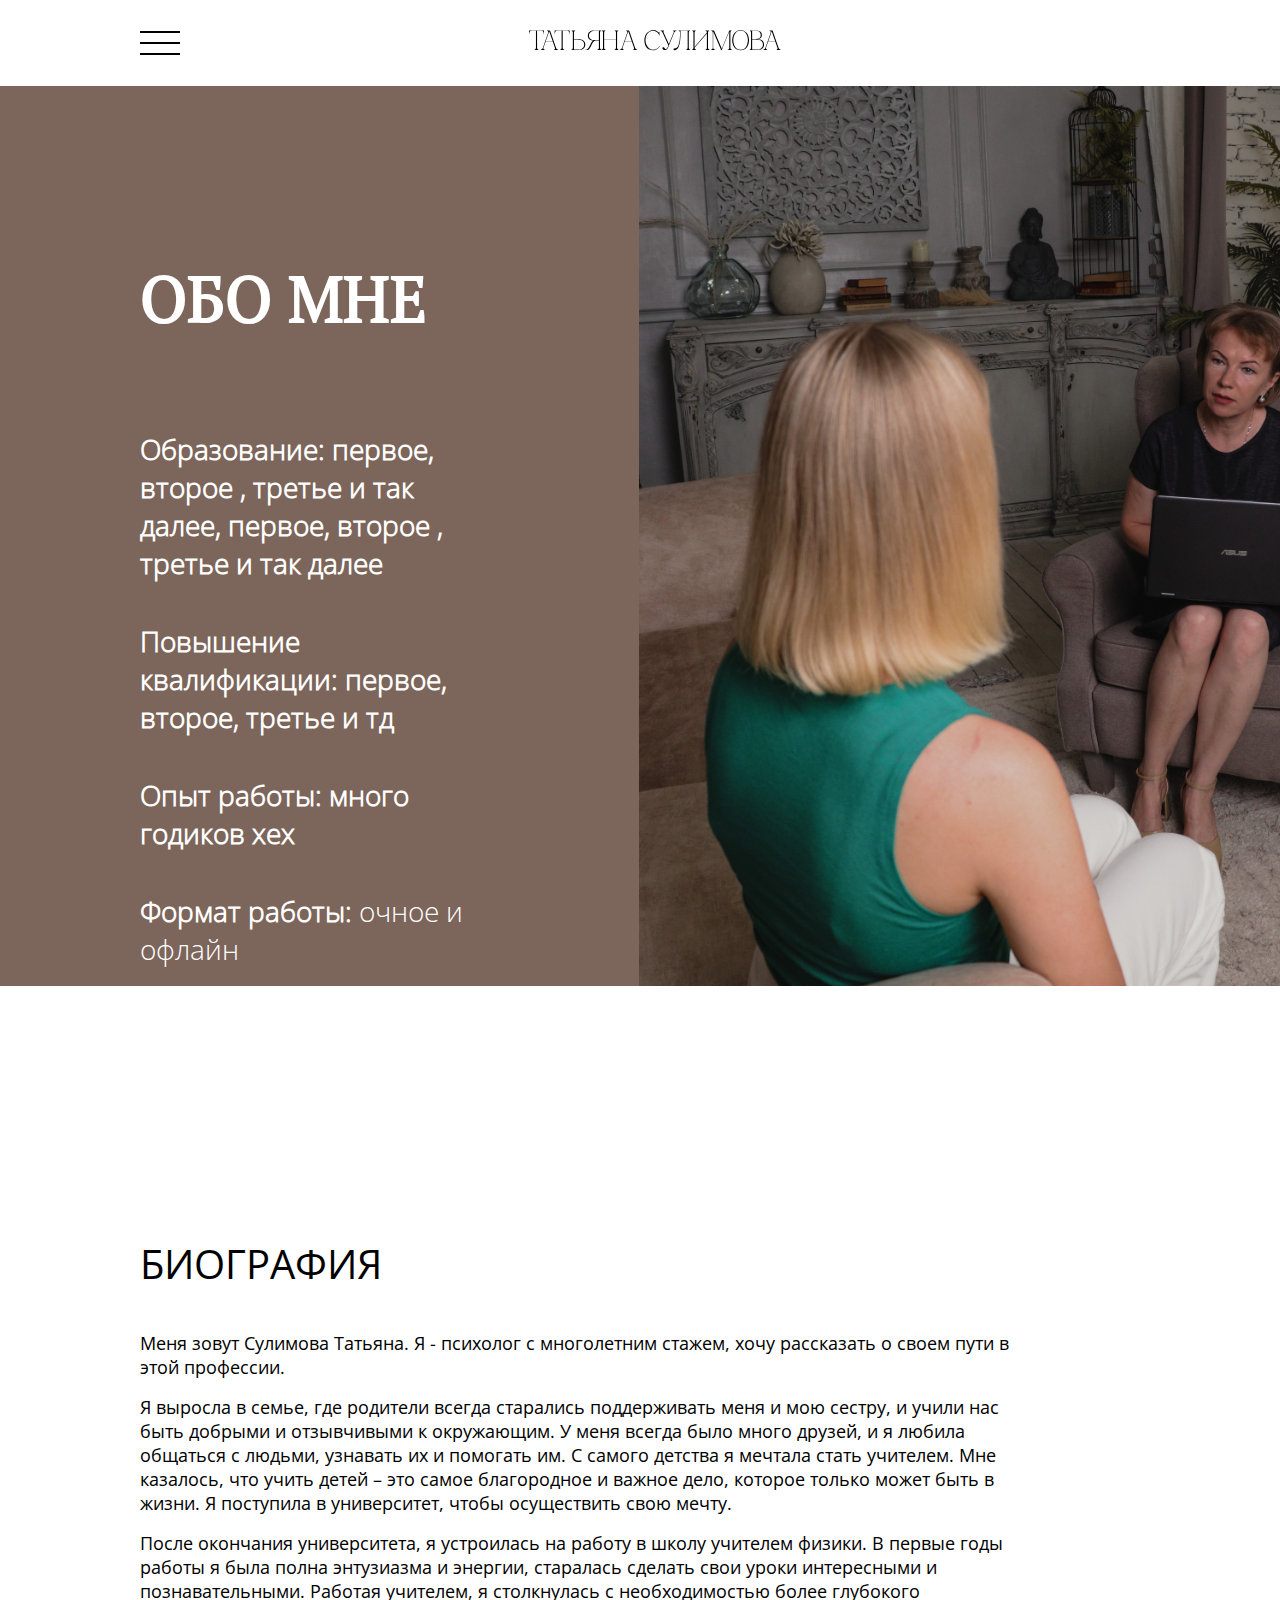
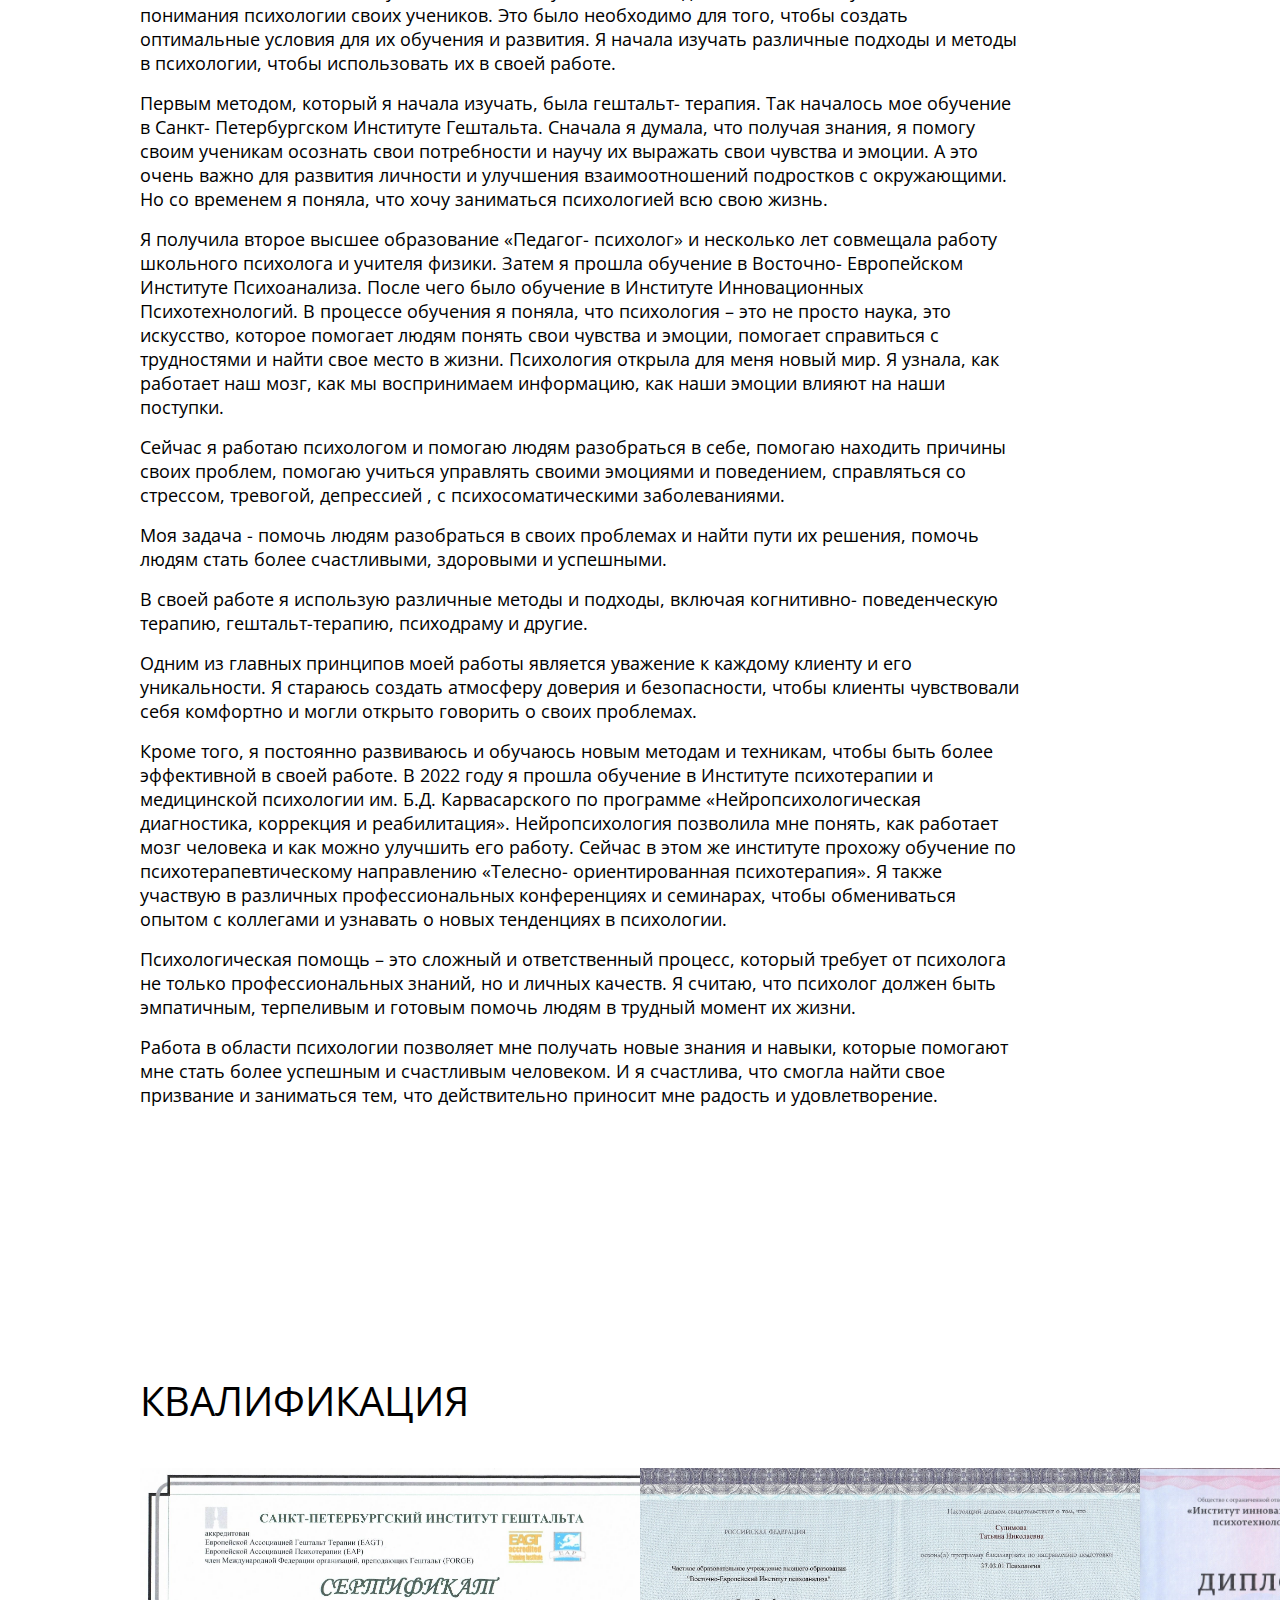
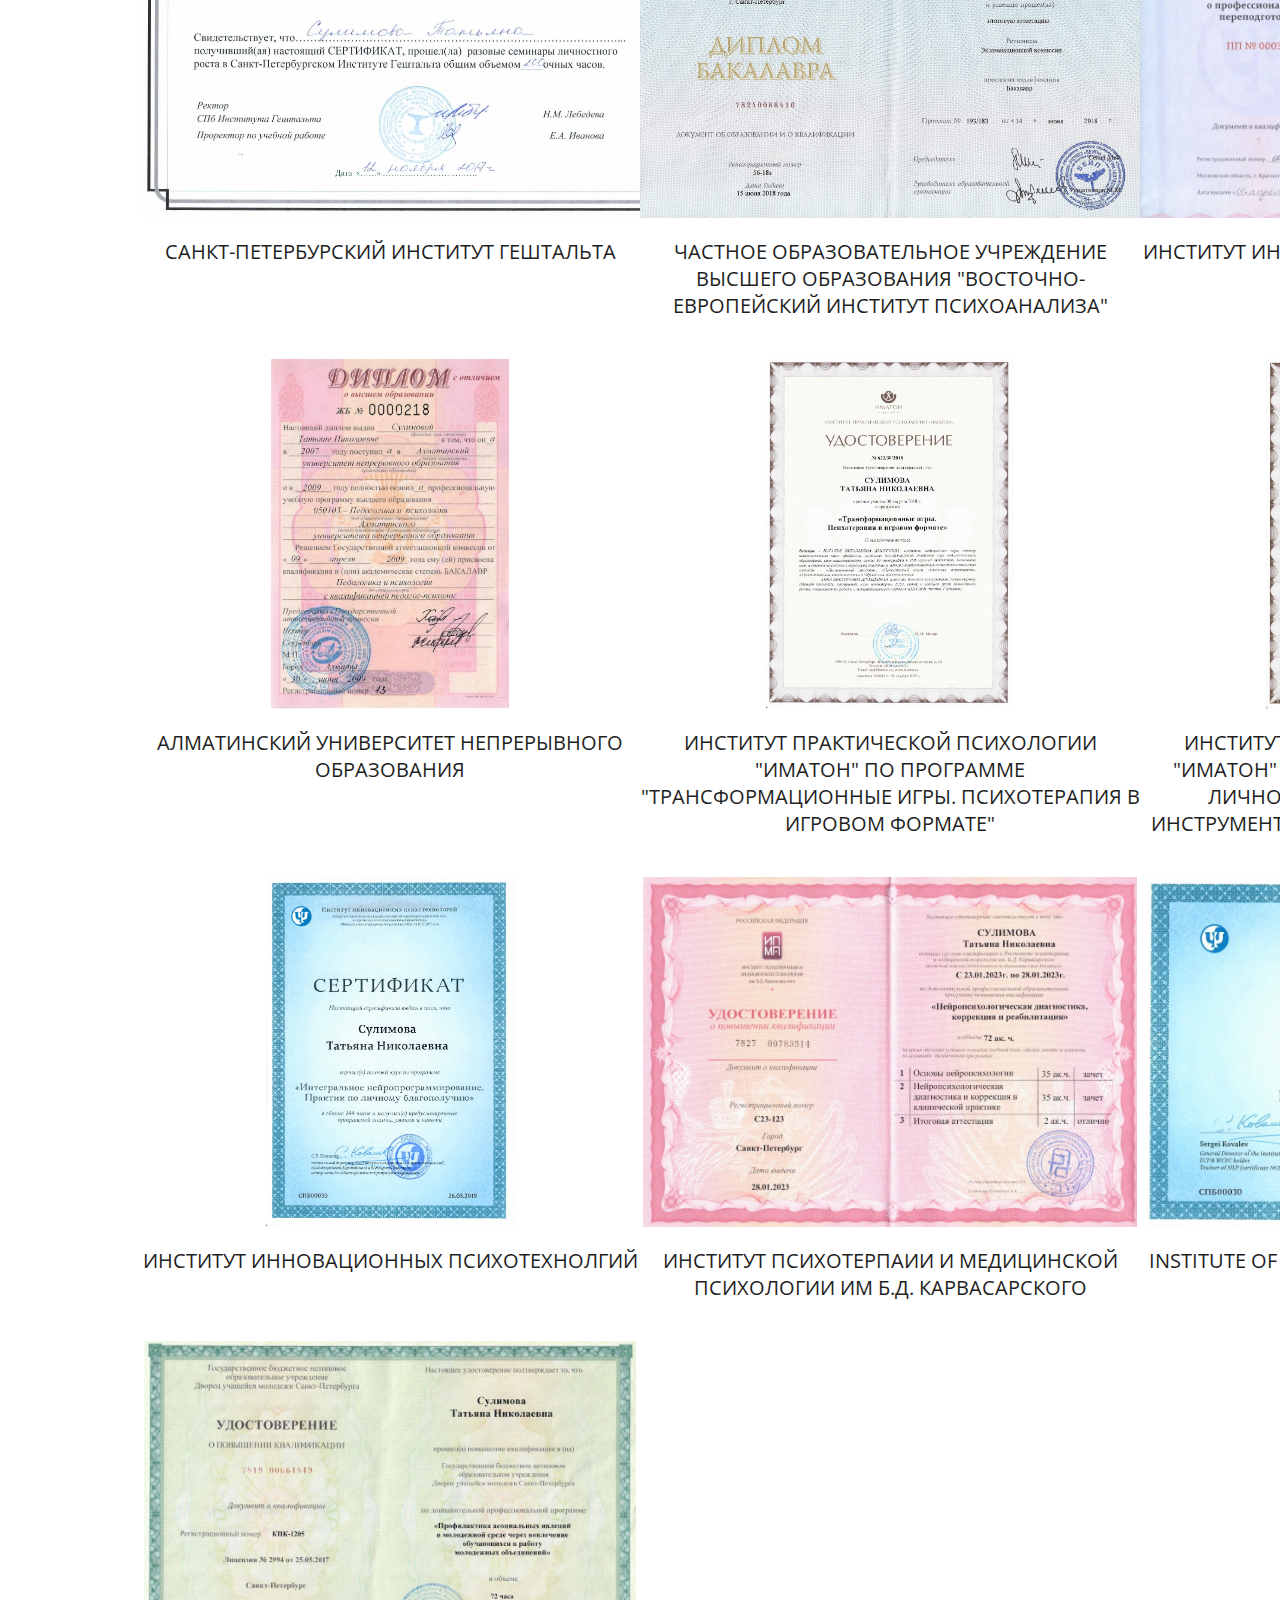
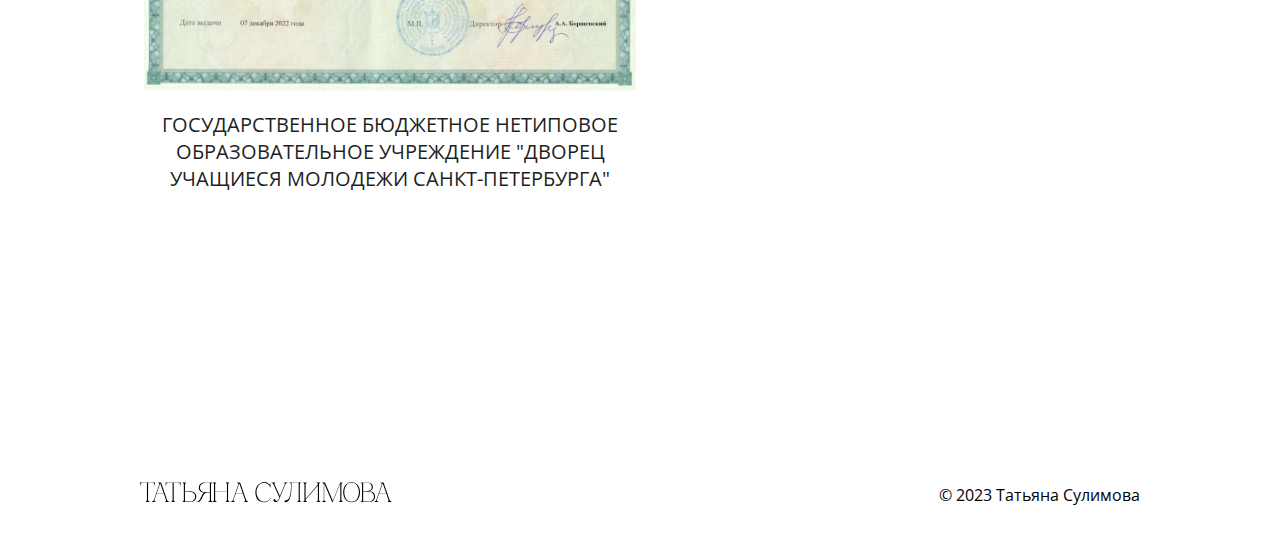
==== pages/about.html @ 05aaa939 "update about layout" ====
<!DOCTYPE html>
<html lang="en">
  <head>
    <meta charset="UTF-8" />
    <meta name="viewport" content="width=device-width, initial-scale=1.0" />
    <link rel="stylesheet" href="../css/fonts.css" />
    <link rel="stylesheet" href="../css/about.css" />
    <title>Обо мне</title>
  </head>
  <body>
    <header class="header">
      <div class="container">
        <div class="header-navigation">
          <div class="burger-menu">
            <span></span>
            <span></span>
            <span></span>
          </div>
          <a href="../index.html" class="logo">
            <img src="../img/logo.svg" alt="Татьяна Сулимова" />
          </a>
          <div class="social-networks">
            <a href="https://t.me/clear_psychology" class="social-tg"></a>
            <a href="https://wa.me/89819941681" class="soocial-watsapp"></a>
          </div>
        </div>
      </div>
    </header>

    <section class="main-screen">
      <div class="main-screen-left">
        <div class="container">
          <h1 class="about-title">ОБО МНЕ</h1>
          <div class="about-education">
            <span>Образование:</span> первое, второе , третье и так далее,
            первое, второе , третье и так далее
          </div>
          <div class="about-qualification">
            <span>Повышение квалификации:</span> первое, второе, третье и тд
          </div>
          <div class="about-work">
            <span>Опыт работы:</span> много годиков хех
          </div>
          <div class="about-format">
            <span>Формат работы:</span> очное и офлайн
          </div>
          <div class="main-sign">
            <div class="main-line-left">
              <img src="../img/Left-white.png" alt="left" />
            </div>
            <input
              type="button"
              class="main-screen-button"
              value="ЗАПИСАТЬСЯ"
            />
            <div class="main-line-right">
              <img src="../img/Right-white.png" alt="right" />
            </div>
          </div>
        </div>
      </div>
      <div class="main-screen-right">
        <div class="main-screen-img">
          <img src="../img/about-main-screen.png" alt="photo-main-screen" />
        </div>
      </div>
    </section>

    <section class="biography">
      <div class="container">
        <div class="biography-title">БИОГРАФИЯ</div>
        <div class="biography-discription">
          <div class="biography-col-one">
            <p>
              Меня зовут Сулимова Татьяна. Я - психолог с многолетним стажем,
              хочу рассказать о своем пути в этой профессии.
            </p>
            <p>
              Я выросла в семье, где родители всегда старались поддерживать меня
              и мою сестру, и учили нас быть добрыми и отзывчивыми к окружающим.
              У меня всегда было много друзей, и я любила общаться с людьми,
              узнавать их и помогать им. С самого детства я мечтала стать
              учителем. Мне казалось, что учить детей – это самое благородное и
              важное дело, которое только может быть в жизни. Я поступила в
              университет, чтобы осуществить свою мечту.
            </p>
            <p>
              После окончания университета, я устроилась на работу в школу
              учителем физики. В первые годы работы я была полна энтузиазма и
              энергии, старалась сделать свои уроки интересными и
              познавательными. Работая учителем, я столкнулась с необходимостью
              более глубокого понимания психологии своих учеников. Это было
              необходимо для того, чтобы создать оптимальные условия для их
              обучения и развития. Я начала изучать различные подходы и методы в
              психологии, чтобы использовать их в своей работе.
            </p>
            <p>
              Первым методом, который я начала изучать, была гештальт- терапия.
              Так началось мое обучение в Санкт- Петербургском Институте
              Гештальта. Сначала я думала, что получая знания, я помогу своим
              ученикам осознать свои потребности и научу их выражать свои
              чувства и эмоции. А это очень важно для развития личности и
              улучшения взаимоотношений подростков с окружающими. Но со временем
              я поняла, что хочу заниматься психологией всю свою жизнь.
            </p>
            <p>
              Я получила второе высшее образование «Педагог- психолог» и
              несколько лет совмещала работу школьного психолога и учителя
              физики. Затем я прошла обучение в Восточно- Европейском Институте
              Психоанализа. После чего было обучение в Институте Инновационных
              Психотехнологий. В процессе обучения я поняла, что психология –
              это не просто наука, это искусство, которое помогает людям понять
              свои чувства и эмоции, помогает справиться с трудностями и найти
              свое место в жизни. Психология открыла для меня новый мир. Я
              узнала, как работает наш мозг, как мы воспринимаем информацию, как
              наши эмоции влияют на наши поступки.
            </p>
            <p>
              Сейчас я работаю психологом и помогаю людям разобраться в себе,
              помогаю находить причины своих проблем, помогаю учиться управлять
              своими эмоциями и поведением, справляться со стрессом, тревогой,
              депрессией , с психосоматическими заболеваниями.
            </p>
          </div>
          <div class="biography-col-two">
            <p>
              Моя задача - помочь людям разобраться в своих проблемах и найти
              пути их решения, помочь людям стать более счастливыми, здоровыми и
              успешными.
            </p>
            <p>
              В своей работе я использую различные методы и подходы, включая
              когнитивно- поведенческую терапию, гештальт-терапию, психодраму и
              другие.
            </p>
            <p>
              Одним из главных принципов моей работы является уважение к каждому
              клиенту и его уникальности. Я стараюсь создать атмосферу доверия и
              безопасности, чтобы клиенты чувствовали себя комфортно и могли
              открыто говорить о своих проблемах.
            </p>
            <p>
              Кроме того, я постоянно развиваюсь и обучаюсь новым методам и
              техникам, чтобы быть более эффективной в своей работе. В 2022 году
              я прошла обучение в Институте психотерапии и медицинской
              психологии им. Б.Д. Карвасарского по программе
              «Нейропсихологическая диагностика, коррекция и реабилитация».
              Нейропсихология позволила мне понять, как работает мозг человека и
              как можно улучшить его работу. Сейчас в этом же институте прохожу
              обучение по психотерапевтическому направлению «Телесно-
              ориентированная психотерапия». Я также участвую в различных
              профессиональных конференциях и семинарах, чтобы обмениваться
              опытом с коллегами и узнавать о новых тенденциях в психологии.
            </p>
            <p>
              Психологическая помощь – это сложный и ответственный процесс,
              который требует от психолога не только профессиональных знаний, но
              и личных качеств. Я считаю, что психолог должен быть эмпатичным,
              терпеливым и готовым помочь людям в трудный момент их жизни.
            </p>
            <p>
              Работа в области психологии позволяет мне получать новые знания и
              навыки, которые помогают мне стать более успешным и счастливым
              человеком. И я счастлива, что смогла найти свое призвание и
              заниматься тем, что действительно приносит мне радость и
              удовлетворение.
            </p>
          </div>
        </div>
      </div>
    </section>

    <section class="certificates">
      <div class="container">
        <div class="certificates-title">квалификация</div>
        <div class="certificates-items">
          <div class="certificates-item">
            <div class="cetrtificates-img">
              <img
                src="../img/certificates/гештальтинститут.jpg"
                alt="гештальтинститут"
              />
            </div>
            <div class="certificates-text">
              Санкт-Петербурский институт гештальта
            </div>
          </div>
          <div class="certificates-item">
            <div class="cetrtificates-img">
              <img src="../img/certificates/диплом .jpg" alt="диплом" />
            </div>
            <div class="certificates-text">
              Частное образовательное учреждение высшего образования
              "Восточно-Европейский Институт психоанализа"
            </div>
          </div>
          <div class="certificates-item">
            <div class="cetrtificates-img">
              <img
                src="../img/certificates/диплом о профпереподготовкеИИП.jpg"
                alt="диплом о профпереподготовке ИИП"
              />
            </div>
            <div class="certificates-text">
              Институт инновационных психотехнолгий
            </div>
          </div>
          <div class="certificates-item">
            <div class="cetrtificates-img">
              <img
                src="../img/certificates/диплом психолога.jpg"
                alt="диплом психолога"
              />
            </div>
            <div class="certificates-text">
              Алматинский университет непрерывного образования
            </div>
          </div>
          <div class="certificates-item">
            <div class="cetrtificates-img">
              <img
                src="../img/certificates/иматон 2.jpg"
                alt="диплом психолога"
              />
            </div>
            <div class="certificates-text">
              Институт практической психологии "Иматон" по программе
              "Трансформационные игры. Психотерапия в игровом формате"
            </div>
          </div>
          <div class="certificates-item">
            <div class="cetrtificates-img">
              <img
                src="../img/certificates/иматон.jpg"
                alt="диплом психолога"
              />
            </div>
            <div class="certificates-text">
              Институт практической психологии "Иматон" по программе
              "Эннеаграмма личности. Знакомство с новым инструментом
              практического психолога"
            </div>
          </div>
          <div class="certificates-item">
            <div class="cetrtificates-img">
              <img
                src="../img/certificates/курсы ИИП.jpg"
                alt="диплом психолога"
              />
            </div>
            <div class="certificates-text">
              Институт инновационных психотехнолгий
            </div>
          </div>
          <div class="certificates-item">
            <div class="cetrtificates-img">
              <img
                src="../img/certificates/курсы по нейропсихологии.jpg"
                alt="курсы по нейропсихологии"
              />
            </div>
            <div class="certificates-text">
              Институт психотерпаии и медицинской психологии им Б.Д.
              Карвасарского
            </div>
          </div>
          <div class="certificates-item">
            <div class="cetrtificates-img">
              <img src="../img/certificates/НЛП.jpg" alt="нлп" />
            </div>
            <div class="certificates-text">
              Institute of Innovative Psychotechnologies
            </div>
          </div>
          <div class="certificates-item">
            <div class="cetrtificates-img">
              <img
                src="../img/certificates/повышение квалификации.jpg"
                alt="повышение квалификации"
              />
            </div>
            <div class="certificates-text">
              Государственное бюджетное нетиповое образовательное учреждение
              "Дворец учащиеся молодежи Санкт-Петербурга"
            </div>
          </div>
        </div>
      </div>
    </section>

    <footer class="footer">
      <div class="container">
        <a href="../index.html" class="footer logo">
          <img src="../img/logo.svg" alt="logo" />
        </a>
        <div class="footer-social-networks">
          <a href="https://t.me/clear_psychology" class="social-tg"></a>
          <a href="https://wa.me/89819941681" class="soocial-watsapp"></a>
        </div>
        <p class="footer-record">© 2023 Татьяна Сулимова</p>
      </div>
    </footer>
  </body>
</html>
---- css/fonts.css ----
@font-face {
  font-family: Open-Sans-Regular;
  src: url(../fonts/Open_Sans/static/OpenSans-Regular.ttf);
}

@font-face {
  font-family: Open-Sans-Bold;
  src: url(../fonts/Open_Sans/static/OpenSans-Bold.ttf);
}

@font-face {
  font-family: Open-Sans-Light;
  src: url(../fonts/Open_Sans/static/OpenSans-Light.ttf);
}

@font-face {
  font-family: Open-Sans-ExtraBold;
  src: url(../fonts/Open_Sans/static/OpenSans-ExtraBold.ttf);
}

@font-face {
  font-family: Open-Sans-BoldItalic;
  src: url(../fonts/Open_Sans/static/OpenSans-BoldItalic.ttf);
}

@font-face {
  font-family: PT-Serif-Regular;
  src: url(../fonts/PT_Serif/PTSerif-Regular.ttf);
}

@font-face {
  font-family: PT-Serif-Bold;
  src: url(../fonts/PT_Serif/PTSerif-Bold.ttf);
}

@font-face {
  font-family: PT-Serif-Bold-Italic;
  src: url(../fonts/PT_Serif/PTSerif-BoldItalic.ttf);
}

@font-face {
  font-family: PT-Serif-Italic;
  src: url(../fonts/PT_Serif/PTSerif-Italic.ttf);
}
---- css/about.css ----
* {
  margin: 0;
  padding: 0;
}

body {
  font-family: 'Open-Sans-Regular';
}

.container {
  width: calc(100% - 280px);
  margin: 0 auto;
}

.header-navigation {
  width: 100%;
  display: flex;
  align-items: center;
  justify-content: space-between;
  margin: 30px 0;
}

.burger-menu {
  position: relative;
  width: 40px;
}

.burger-menu span {
  width: 100%;
  height: 2px;
  background-color: black;
  position: absolute;
  top: 50%;
  left: 50%;
  transform: translate(-50%, -50%);
}

.burger-menu span:nth-child(2) {
  top: calc(50% - 11px);
}

.burger-menu span:nth-child(3) {
  top: calc(50% + 11px);
}

.social-networks {
  display: flex;
  align-items: center;
  gap: 10px;
}

.main-screen {
  display: flex;
  justify-content: space-between;
}

.main-screen {
  height: 100vh;
}

.main-screen-left {
  background-color: #7c655a;
  width: 100%;
}

.about-title {
  font-family: PT-Serif-Regular;
  font-size: 64px;
  color: white;
  margin-top: 170px;
  margin-bottom: 90px;
}

.about-education,
.about-qualification,
.about-work,
.about-format {
  font-size: 28px;
  max-width: 682px;
  color: white;
  margin-bottom: 40px;
  font-family: Open-Sans-Light;
}

.about-education,
.about-qualification,
.about-work,
.about-format span {
  font-weight: 600;
}

.main-sign {
  display: flex;
  align-items: center;
  gap: 30px;
  margin-top: 120px;
}

.main-screen-button {
  width: 256px;
  height: 70px;
  border-radius: 20px;
  color: white;
  background: transparent;
  border: 1px solid white;
  font-size: 24px;
}

.main-screen-img img {
  height: 100vh;
}

.biography {
  margin-top: 250px;
}

.biography-title,
.certificates-title {
  font-size: 40px;
  padding-bottom: 40px;
}

.biography-discription {
  max-width: 881px;
}

.biography-discription p {
  padding-bottom: 16px;
  font-size: 18px;
}

.certificates {
  margin-top: 250px;
}

.certificates-title {
  font-size: 40px;
  text-transform: uppercase;
}

.certificates-items {
  display: grid;
  grid-template-columns: repeat(3, 500px);
  justify-content: space-between;
}

.certificates-item {
  margin-bottom: 20px;
  color: #1f1f1f;
  text-align: center;
  margin-bottom: 30px;
  transition: transform 0.3s;
  height: fit-content;
}

.certificates-item:hover {
  transform: scale(1.1);
  border-bottom: 1px solid black;
}

.cetrtificates-img {
  height: 350px;
  margin-bottom: 20px;
}

.cetrtificates-img img {
  height: 350px;
}

.certificates-text {
  text-align: center;
  font-size: 20px;
  text-transform: uppercase;
  padding-bottom: 10px;
}

footer {
  margin-top: 250px;
  margin-bottom: 50px;
}

.footer .container {
  display: flex;
  justify-content: space-between;
  align-items: center;
}

.footer-social-networks,
.footer-year {
  display: flex;
  align-items: center;
}

.footer-social-networks {
  gap: 18px;
}

.footer-year {
  gap: 5px;
}
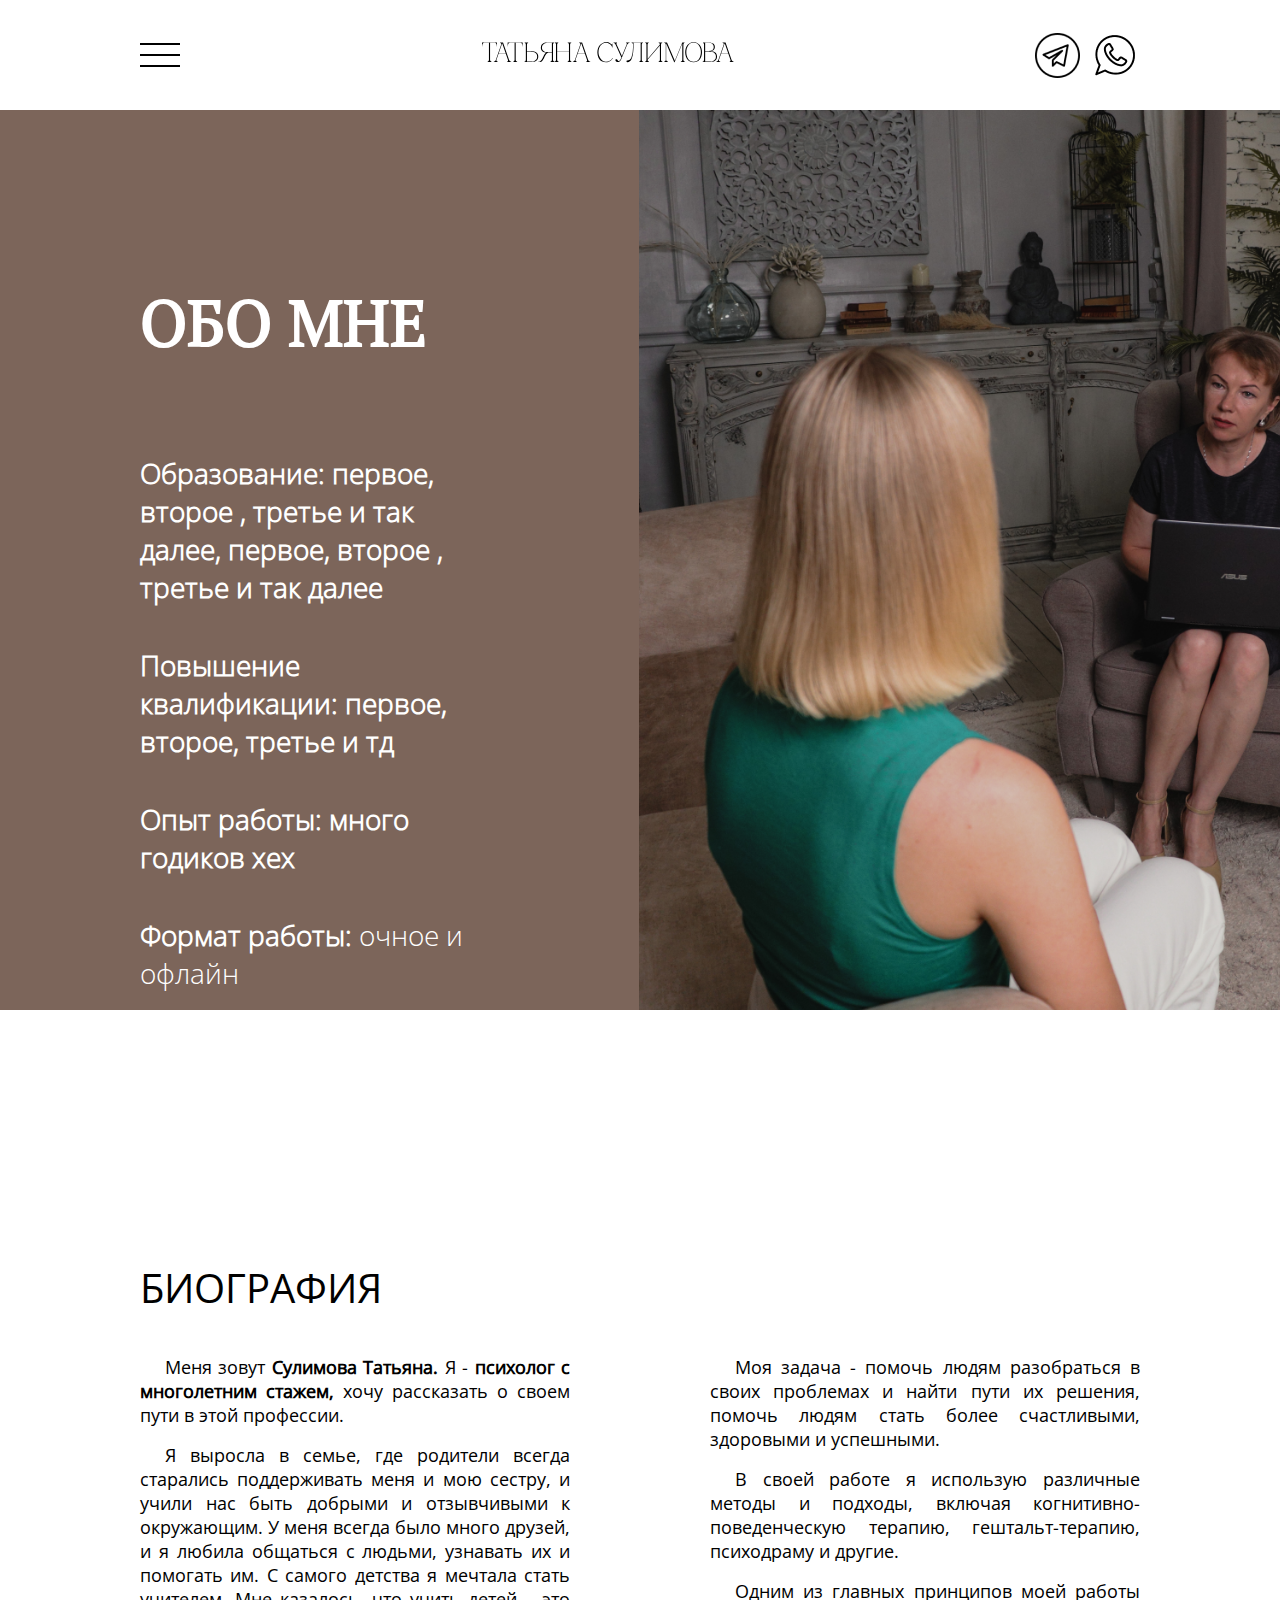
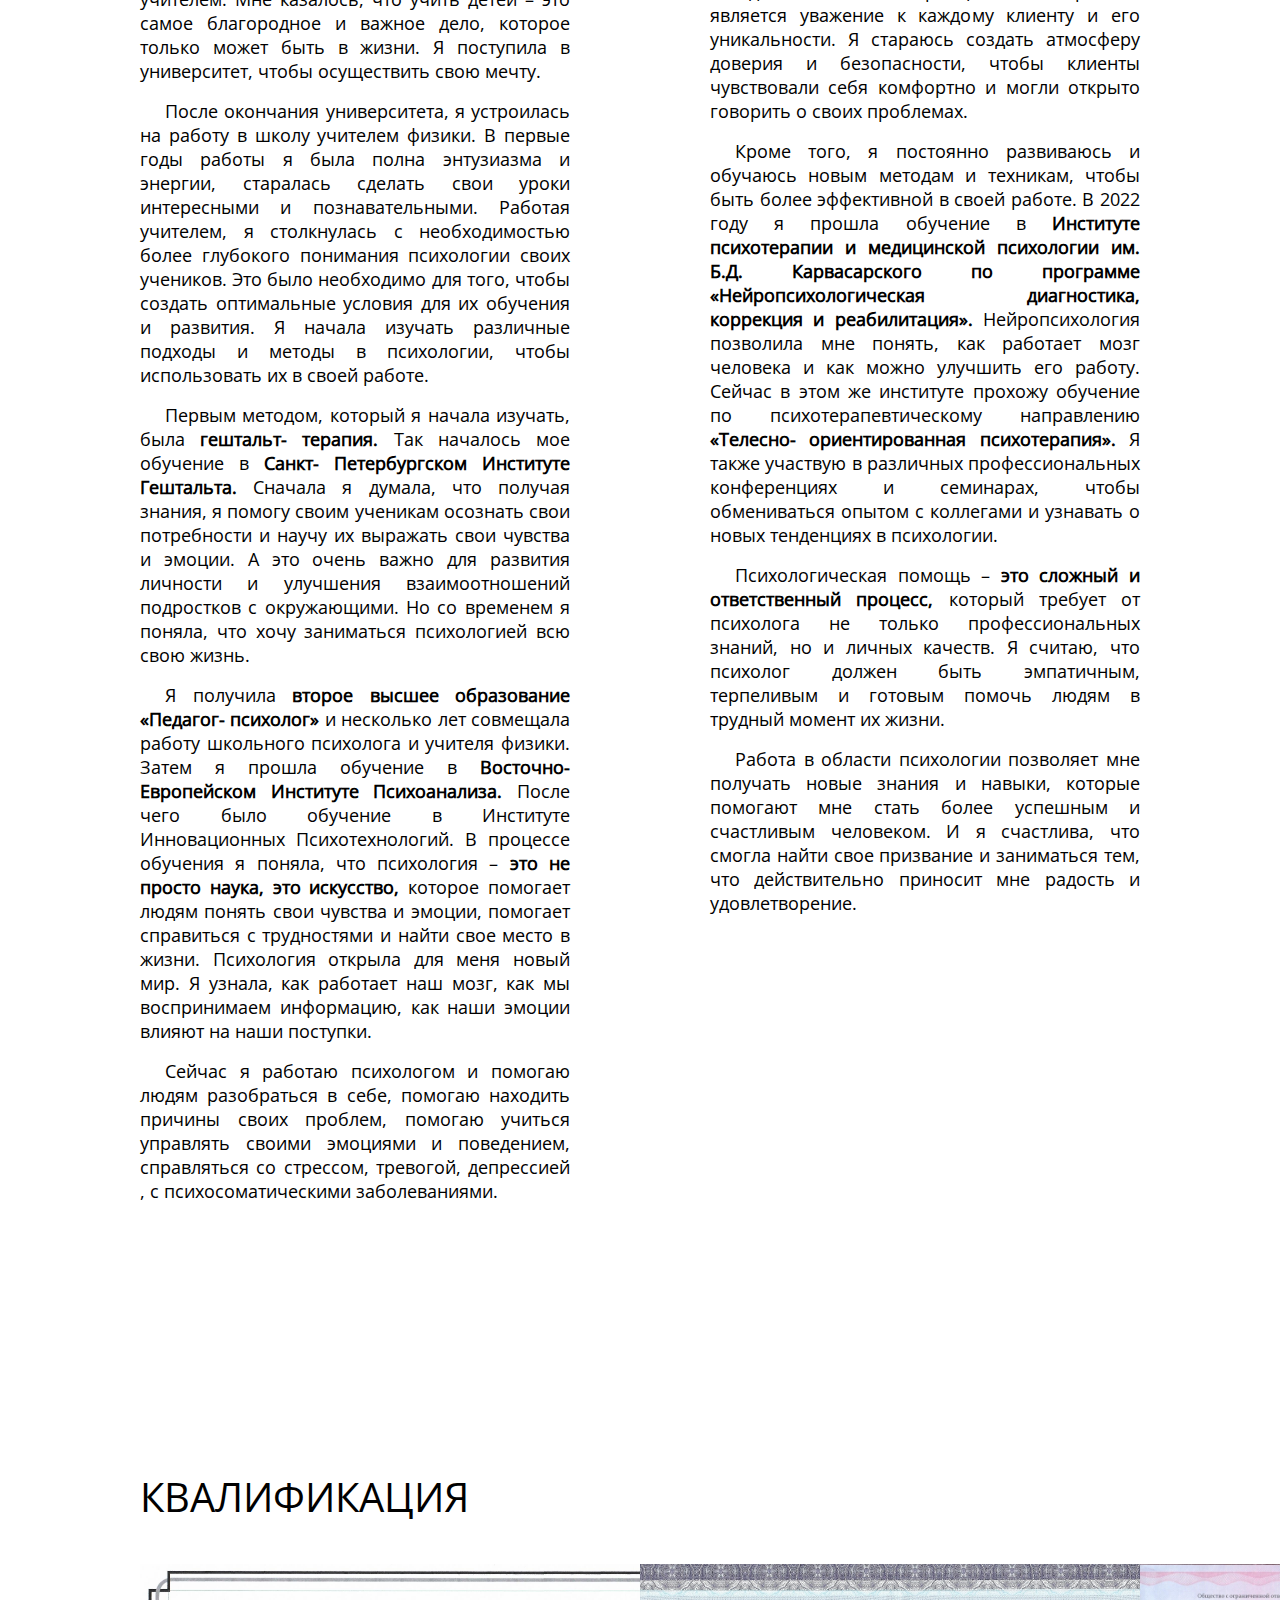
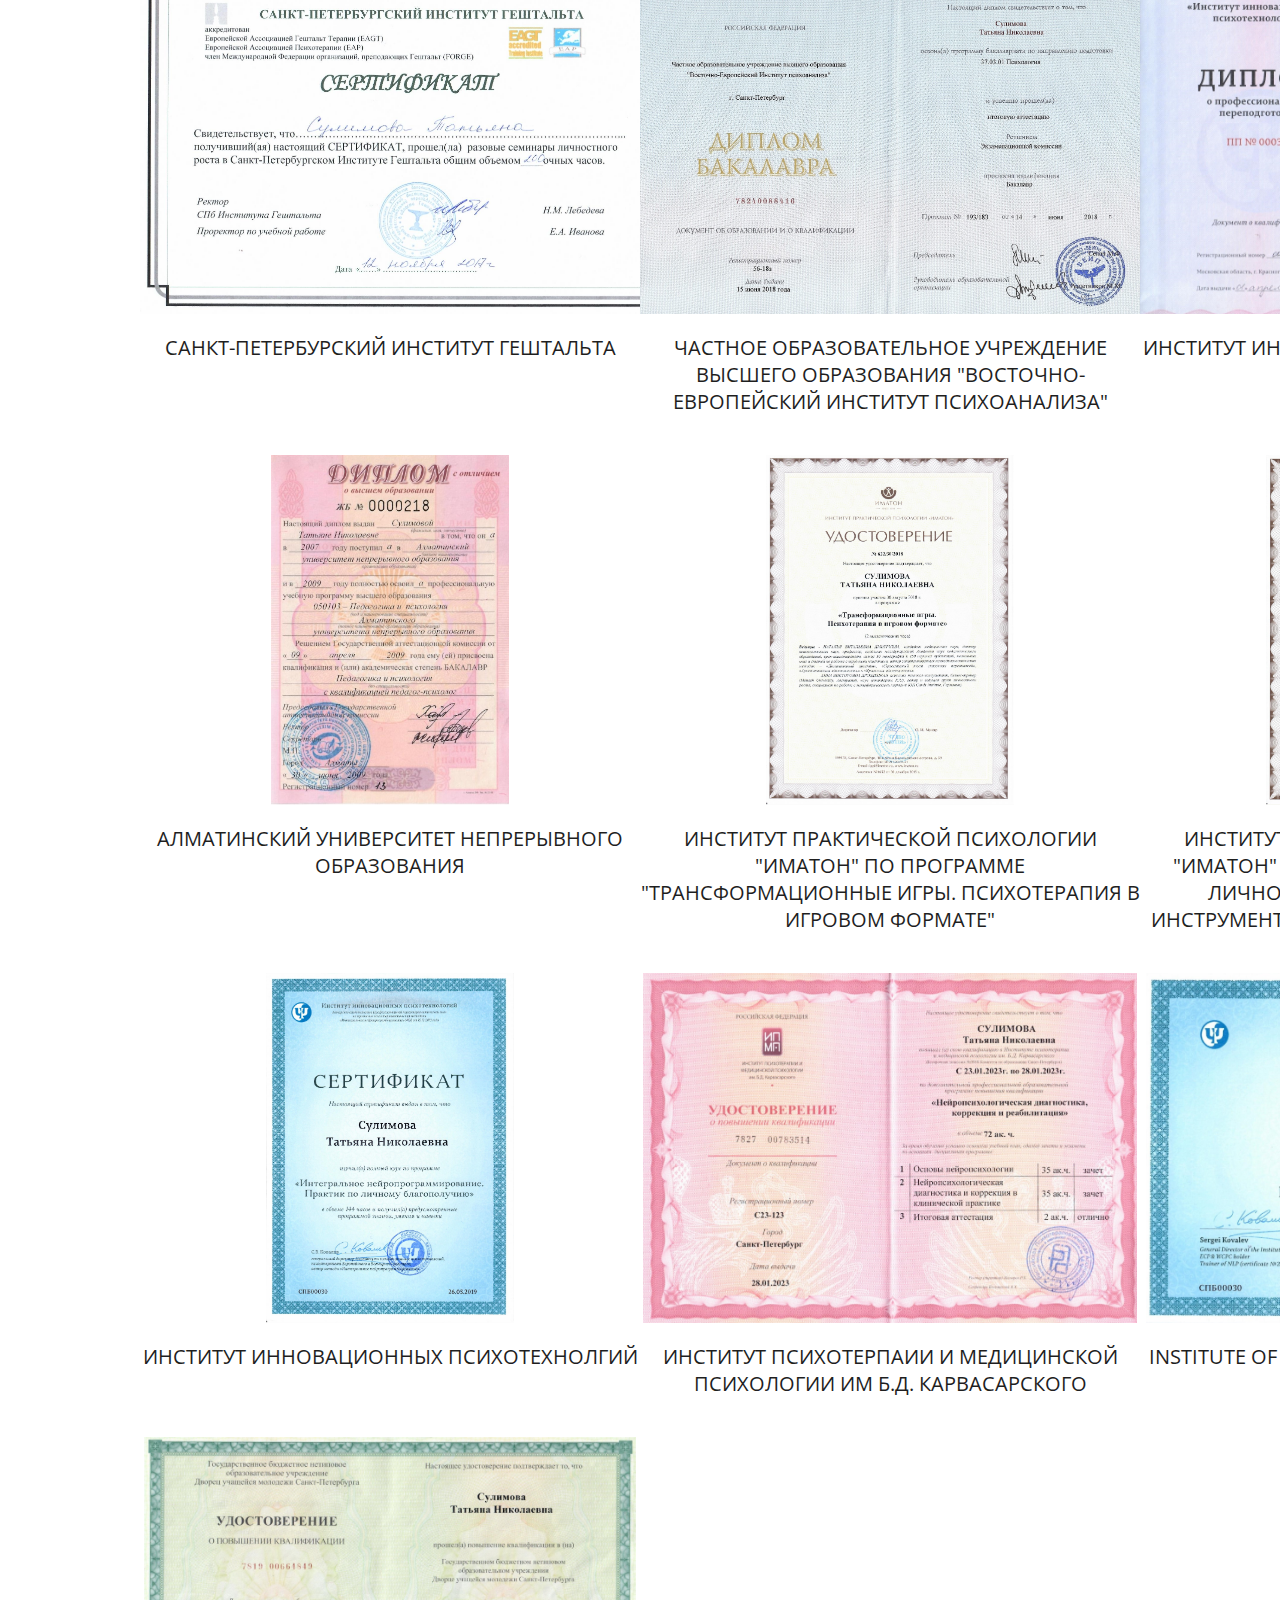
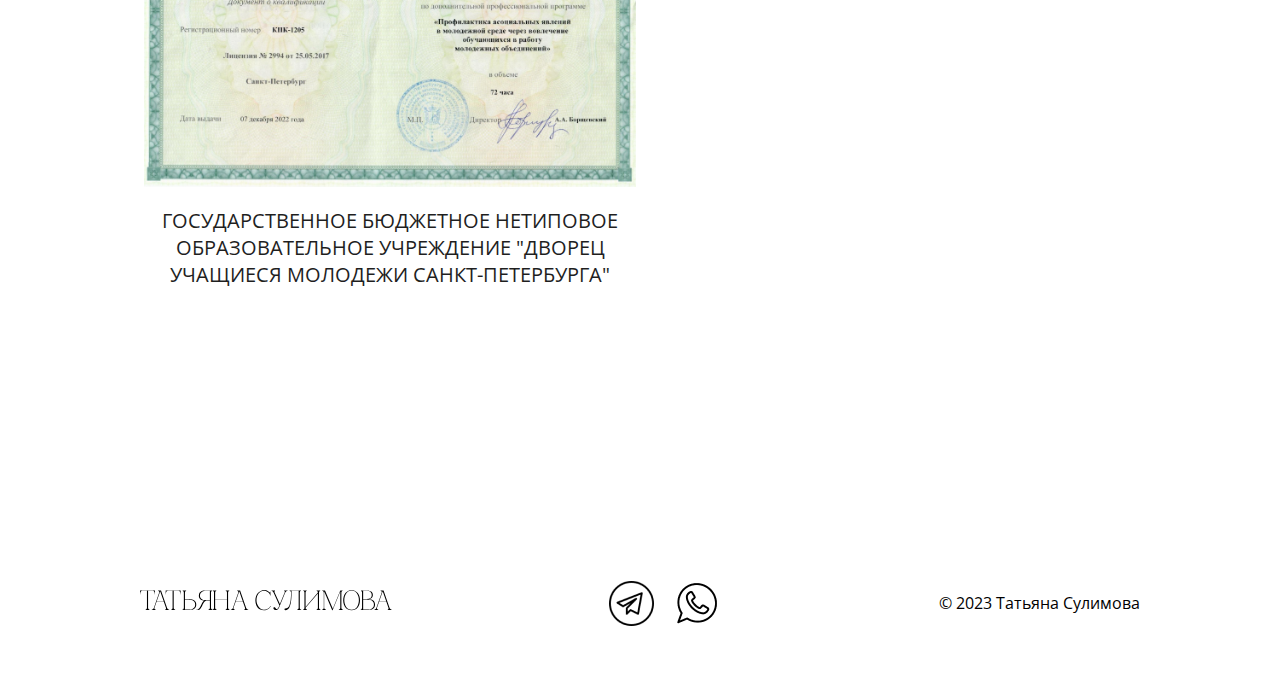
==== commit bf82769f: "update about layout" ====
--- a/pages/about.html
+++ b/pages/about.html
@@ -72,7 +72,8 @@
         <div class="biography-discription">
           <div class="biography-col-one">
             <p>
-              Меня зовут Сулимова Татьяна. Я - психолог с многолетним стажем,
+              Меня зовут <b>Сулимова Татьяна.</b> Я -
+              <b>психолог с многолетним стажем,</b>
               хочу рассказать о своем пути в этой профессии.
             </p>
             <p>
@@ -95,23 +96,25 @@
               психологии, чтобы использовать их в своей работе.
             </p>
             <p>
-              Первым методом, который я начала изучать, была гештальт- терапия.
-              Так началось мое обучение в Санкт- Петербургском Институте
-              Гештальта. Сначала я думала, что получая знания, я помогу своим
-              ученикам осознать свои потребности и научу их выражать свои
-              чувства и эмоции. А это очень важно для развития личности и
-              улучшения взаимоотношений подростков с окружающими. Но со временем
-              я поняла, что хочу заниматься психологией всю свою жизнь.
-            </p>
-            <p>
-              Я получила второе высшее образование «Педагог- психолог» и
+              Первым методом, который я начала изучать, была
+              <b>гештальт- терапия.</b> Так началось мое обучение в
+              <b>Санкт- Петербургском Институте Гештальта.</b> Сначала я думала,
+              что получая знания, я помогу своим ученикам осознать свои
+              потребности и научу их выражать свои чувства и эмоции. А это очень
+              важно для развития личности и улучшения взаимоотношений подростков
+              с окружающими. Но со временем я поняла, что хочу заниматься
+              психологией всю свою жизнь.
+            </p>
+            <p>
+              Я получила <b>второе высшее образование «Педагог- психолог»</b> и
               несколько лет совмещала работу школьного психолога и учителя
-              физики. Затем я прошла обучение в Восточно- Европейском Институте
-              Психоанализа. После чего было обучение в Институте Инновационных
-              Психотехнологий. В процессе обучения я поняла, что психология –
-              это не просто наука, это искусство, которое помогает людям понять
-              свои чувства и эмоции, помогает справиться с трудностями и найти
-              свое место в жизни. Психология открыла для меня новый мир. Я
+              физики. Затем я прошла обучение в
+              <b>Восточно- Европейском Институте Психоанализа.</b> После чего
+              было обучение в Институте Инновационных Психотехнологий. В
+              процессе обучения я поняла, что психология –
+              <b>это не просто наука, это искусство,</b> которое помогает людям
+              понять свои чувства и эмоции, помогает справиться с трудностями и
+              найти свое место в жизни. Психология открыла для меня новый мир. Я
               узнала, как работает наш мозг, как мы воспринимаем информацию, как
               наши эмоции влияют на наши поступки.
             </p>
@@ -122,6 +125,7 @@
               депрессией , с психосоматическими заболеваниями.
             </p>
           </div>
+          <div class="line"></div>
           <div class="biography-col-two">
             <p>
               Моя задача - помочь людям разобраться в своих проблемах и найти
@@ -142,18 +146,23 @@
             <p>
               Кроме того, я постоянно развиваюсь и обучаюсь новым методам и
               техникам, чтобы быть более эффективной в своей работе. В 2022 году
-              я прошла обучение в Институте психотерапии и медицинской
-              психологии им. Б.Д. Карвасарского по программе
-              «Нейропсихологическая диагностика, коррекция и реабилитация».
+              я прошла обучение в
+              <b>
+                Институте психотерапии и медицинской психологии им. Б.Д.
+                Карвасарского по программе «Нейропсихологическая диагностика,
+                коррекция и реабилитация».
+              </b>
               Нейропсихология позволила мне понять, как работает мозг человека и
               как можно улучшить его работу. Сейчас в этом же институте прохожу
-              обучение по психотерапевтическому направлению «Телесно-
-              ориентированная психотерапия». Я также участвую в различных
-              профессиональных конференциях и семинарах, чтобы обмениваться
-              опытом с коллегами и узнавать о новых тенденциях в психологии.
-            </p>
-            <p>
-              Психологическая помощь – это сложный и ответственный процесс,
+              обучение по психотерапевтическому направлению
+              <b>«Телесно- ориентированная психотерапия».</b> Я также участвую в
+              различных профессиональных конференциях и семинарах, чтобы
+              обмениваться опытом с коллегами и узнавать о новых тенденциях в
+              психологии.
+            </p>
+            <p>
+              Психологическая помощь –
+              <b>это сложный и ответственный процесс,</b>
               который требует от психолога не только профессиональных знаний, но
               и личных качеств. Я считаю, что психолог должен быть эмпатичным,
               терпеливым и готовым помочь людям в трудный момент их жизни.
--- a/css/about.css
+++ b/css/about.css
@@ -106,6 +106,12 @@
   font-size: 24px;
 }
 
+.main-screen-button:hover {
+  background-color: white;
+  color: #7c655a;
+  transition: 0.3s;
+}
+
 .main-screen-img img {
   height: 100vh;
 }
@@ -121,12 +127,16 @@
 }
 
 .biography-discription {
-  max-width: 881px;
+  display: flex;
+  gap: 70px;
 }
 
 .biography-discription p {
   padding-bottom: 16px;
+  max-width: 800px;
   font-size: 18px;
+  text-align: justify;
+  text-indent: 25px;
 }
 
 .certificates {
@@ -195,6 +205,24 @@
   gap: 18px;
 }
 
+.social-tg {
+  display: inline-block;
+  background-image: url(../img/tg.png);
+  background-size: cover;
+  background-position: center center;
+  width: 45px;
+  height: 45px;
+}
+
+.soocial-watsapp {
+  display: inline-block;
+  background-image: url(../img/whatsapp.png);
+  background-size: cover;
+  background-position: center center;
+  width: 50px;
+  height: 50px;
+}
+
 .footer-year {
   gap: 5px;
 }
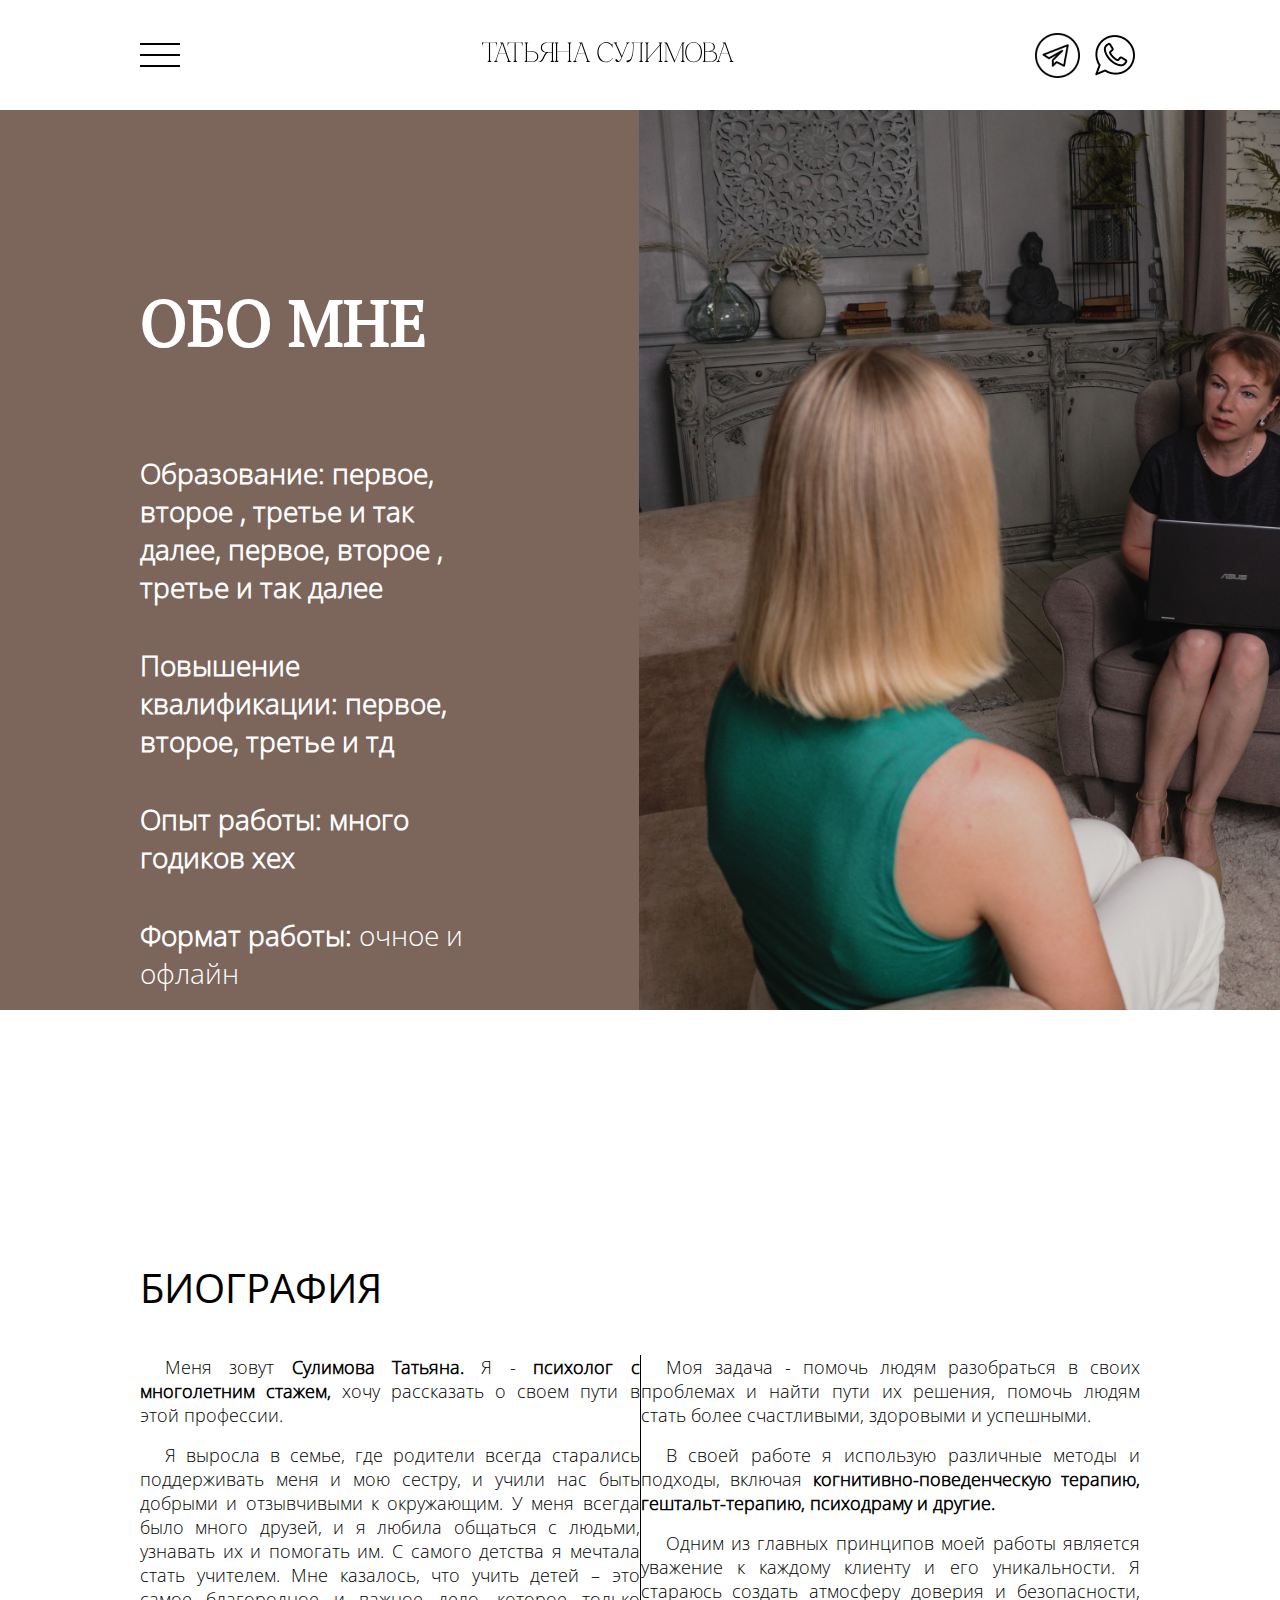
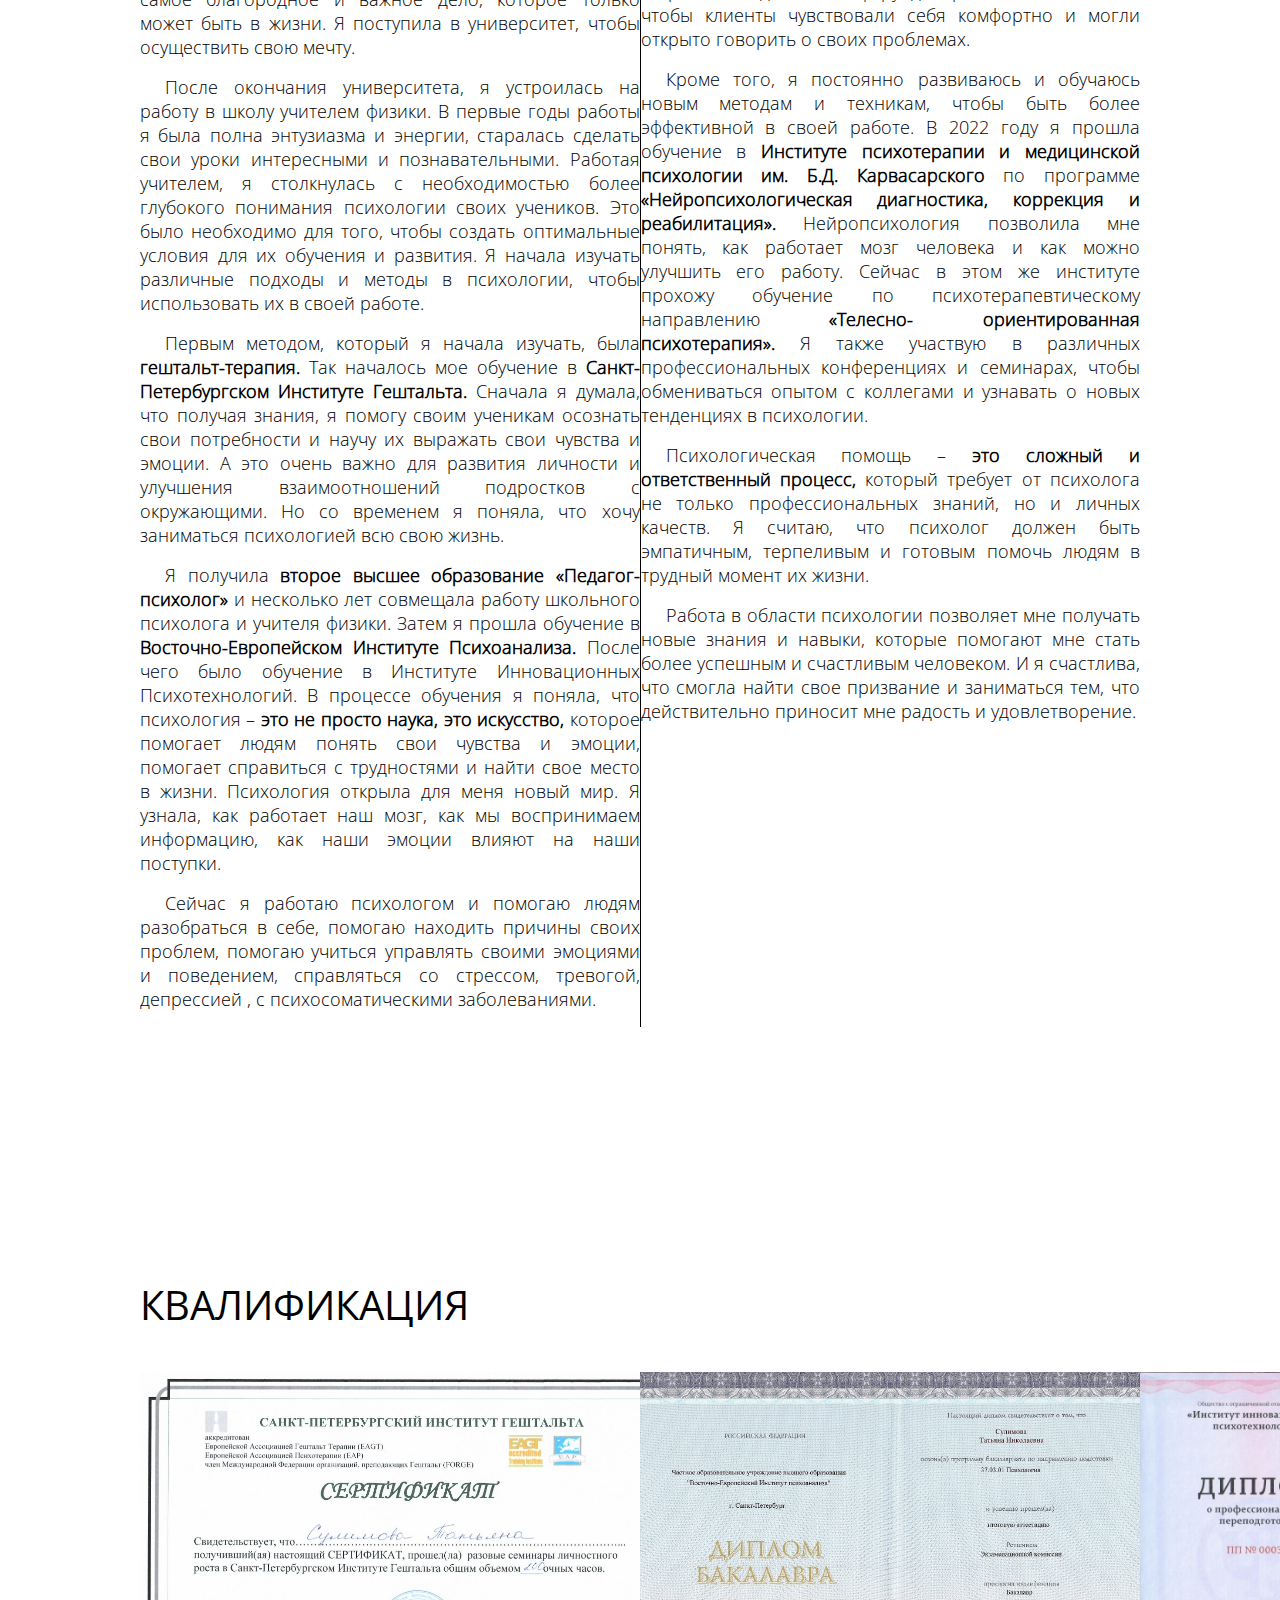
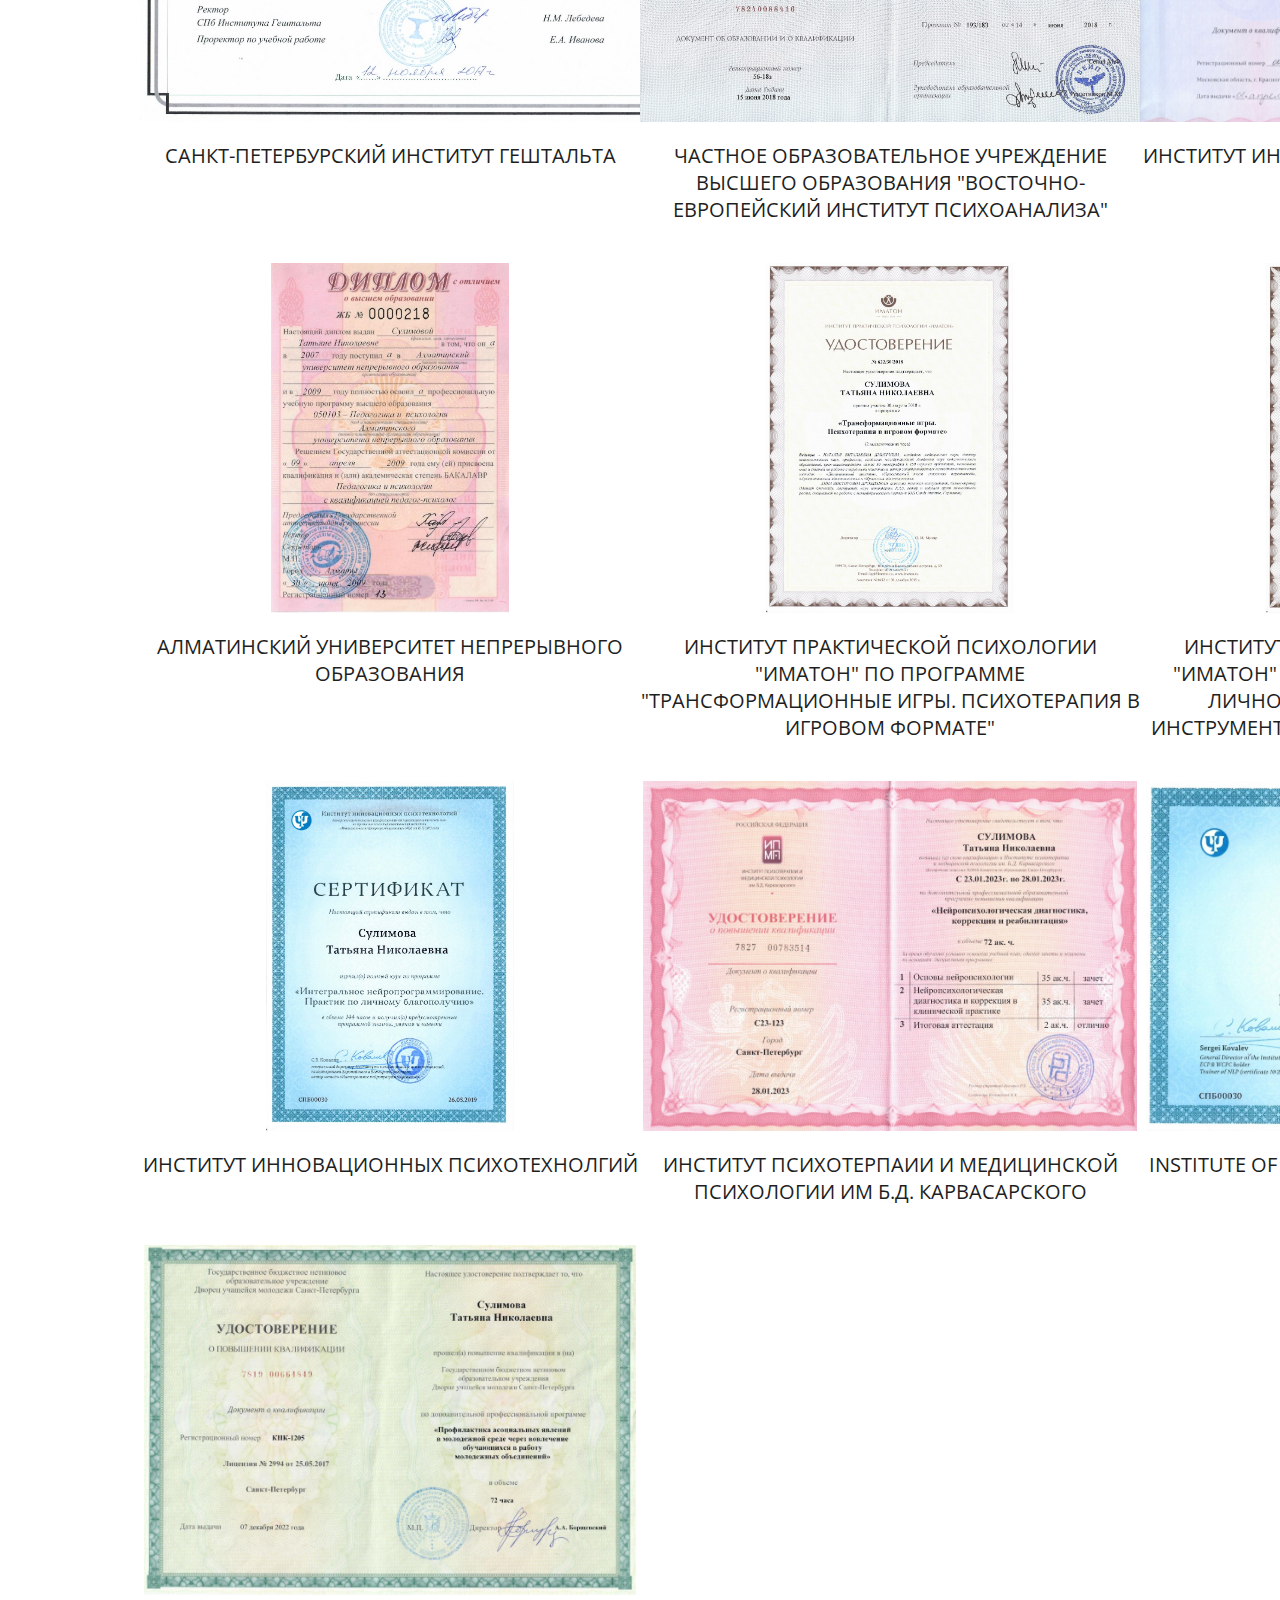
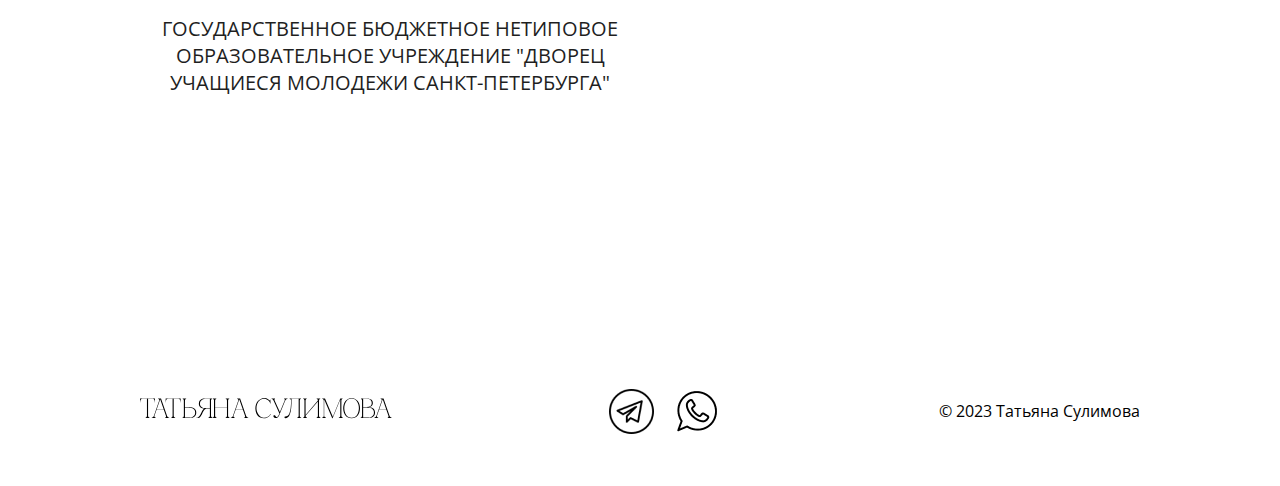
==== commit 74e51c0e: "update about layout" ====
--- a/pages/about.html
+++ b/pages/about.html
@@ -97,8 +97,8 @@
             </p>
             <p>
               Первым методом, который я начала изучать, была
-              <b>гештальт- терапия.</b> Так началось мое обучение в
-              <b>Санкт- Петербургском Институте Гештальта.</b> Сначала я думала,
+              <b>гештальт-терапия.</b> Так началось мое обучение в
+              <b>Санкт-Петербургском Институте Гештальта.</b> Сначала я думала,
               что получая знания, я помогу своим ученикам осознать свои
               потребности и научу их выражать свои чувства и эмоции. А это очень
               важно для развития личности и улучшения взаимоотношений подростков
@@ -106,10 +106,10 @@
               психологией всю свою жизнь.
             </p>
             <p>
-              Я получила <b>второе высшее образование «Педагог- психолог»</b> и
+              Я получила <b>второе высшее образование «Педагог-психолог»</b> и
               несколько лет совмещала работу школьного психолога и учителя
               физики. Затем я прошла обучение в
-              <b>Восточно- Европейском Институте Психоанализа.</b> После чего
+              <b>Восточно-Европейском Институте Психоанализа.</b> После чего
               было обучение в Институте Инновационных Психотехнологий. В
               процессе обучения я поняла, что психология –
               <b>это не просто наука, это искусство,</b> которое помогает людям
@@ -134,8 +134,10 @@
             </p>
             <p>
               В своей работе я использую различные методы и подходы, включая
-              когнитивно- поведенческую терапию, гештальт-терапию, психодраму и
-              другие.
+              <b>
+                когнитивно-поведенческую терапию, гештальт-терапию, психодраму и
+                другие.
+              </b>
             </p>
             <p>
               Одним из главных принципов моей работы является уважение к каждому
@@ -149,8 +151,11 @@
               я прошла обучение в
               <b>
                 Институте психотерапии и медицинской психологии им. Б.Д.
-                Карвасарского по программе «Нейропсихологическая диагностика,
-                коррекция и реабилитация».
+                Карвасарского
+              </b>
+              по программе
+              <b>
+                «Нейропсихологическая диагностика, коррекция и реабилитация».
               </b>
               Нейропсихология позволила мне понять, как работает мозг человека и
               как можно улучшить его работу. Сейчас в этом же институте прохожу
--- a/css/about.css
+++ b/css/about.css
@@ -128,7 +128,7 @@
 
 .biography-discription {
   display: flex;
-  gap: 70px;
+  justify-content: space-between;
 }
 
 .biography-discription p {
@@ -137,6 +137,11 @@
   font-size: 18px;
   text-align: justify;
   text-indent: 25px;
+  font-family: Open-Sans-Light;
+}
+
+.line {
+  border-left: 1px solid black;
 }
 
 .certificates {
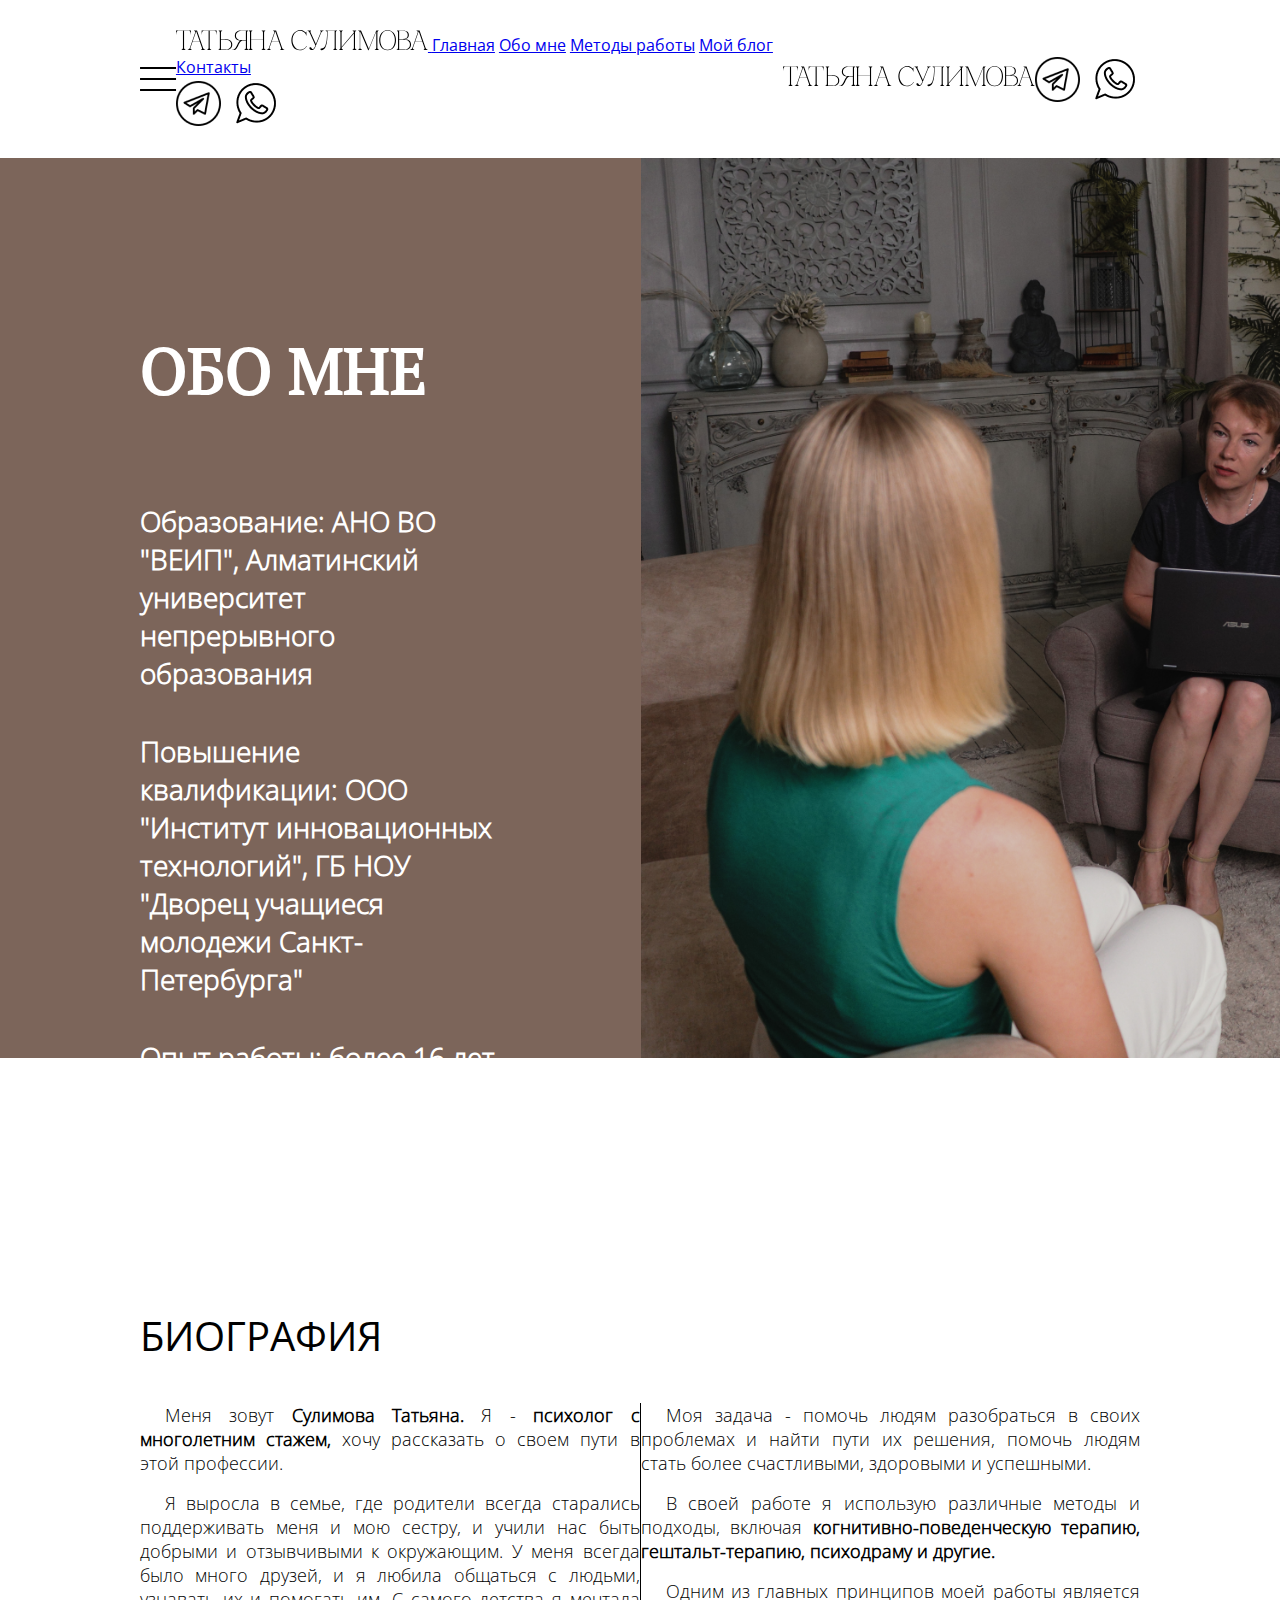
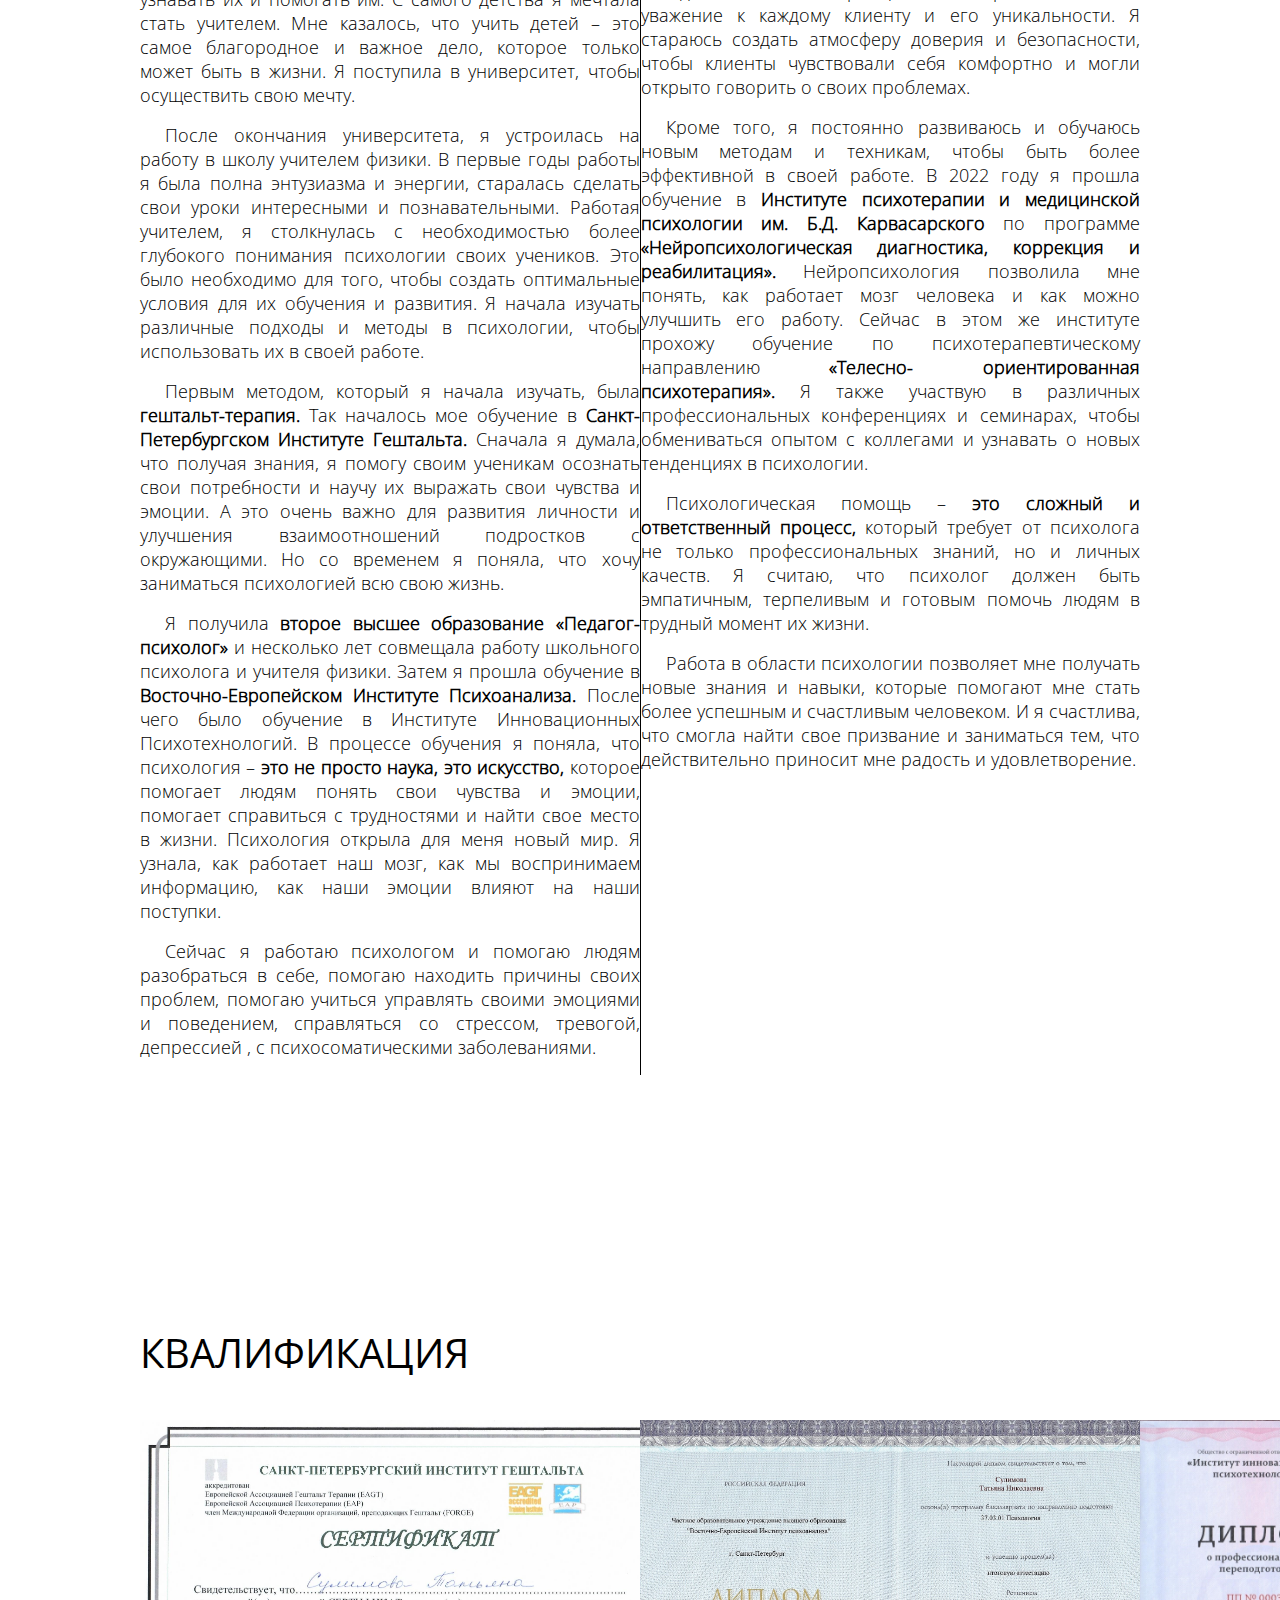
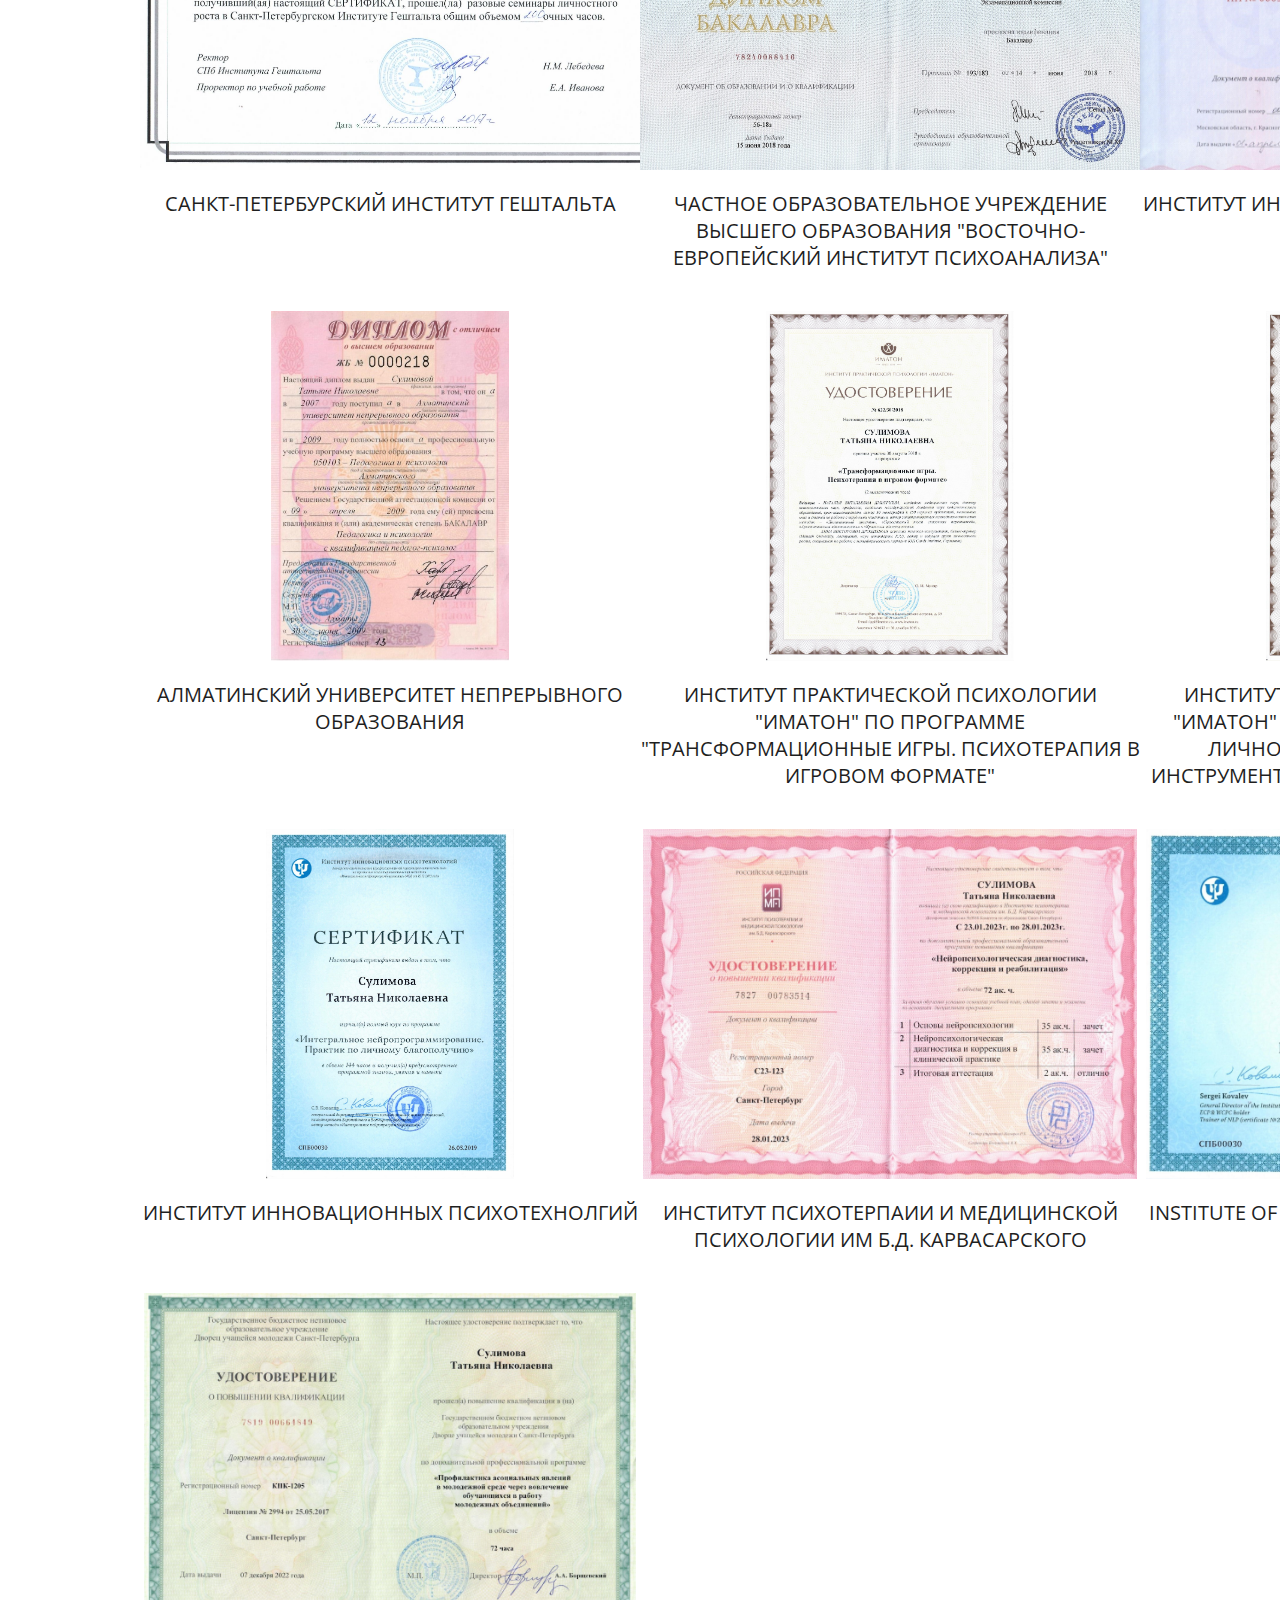
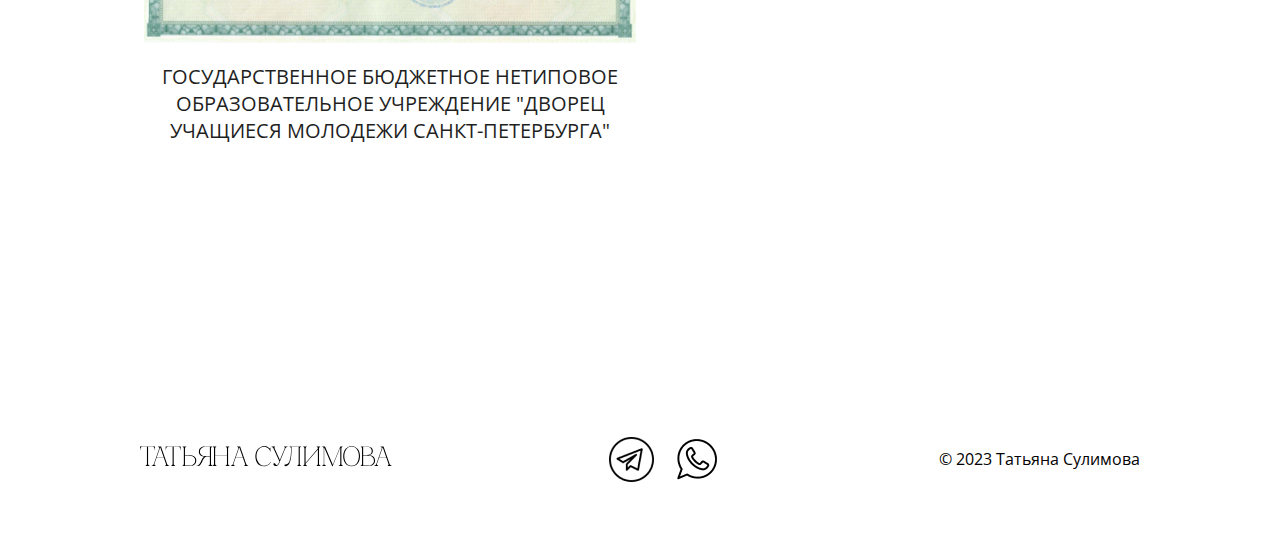
==== commit 5135dc1d: "final version about layout" ====
--- a/pages/about.html
+++ b/pages/about.html
@@ -16,6 +16,20 @@
             <span></span>
             <span></span>
           </div>
+          <nav class="burger-menu-nav">
+            <a href="../index.html" class="logo logo-hidden">
+              <img src="../img/logo.svg" alt="Татьяна Сулимова" />
+            </a>
+            <a href="../index.html">Главная</a>
+            <a href="../pages/about.html">Обо мне</a>
+            <a href="../pages/directionsMethods.html">Методы работы</a>
+            <a href="../pages/blog.html">Мой блог</a>
+            <a href="../pages/contact.html">Контакты</a>
+            <div class="social-networks">
+              <a href="https://t.me/clear_psychology" class="social-tg"></a>
+              <a href="https://wa.me/89819941681" class="soocial-watsapp"></a>
+            </div>
+          </nav>
           <a href="../index.html" class="logo">
             <img src="../img/logo.svg" alt="Татьяна Сулимова" />
           </a>
@@ -32,15 +46,14 @@
         <div class="container">
           <h1 class="about-title">ОБО МНЕ</h1>
           <div class="about-education">
-            <span>Образование:</span> первое, второе , третье и так далее,
-            первое, второе , третье и так далее
+            <span>Образование:</span> АНО ВО "ВЕИП", Алматинский университет
+            непрерывного образования
           </div>
           <div class="about-qualification">
-            <span>Повышение квалификации:</span> первое, второе, третье и тд
-          </div>
-          <div class="about-work">
-            <span>Опыт работы:</span> много годиков хех
-          </div>
+            <span>Повышение квалификации:</span> ООО "Институт инновационных
+            технологий", ГБ НОУ "Дворец учащиеся молодежи Санкт-Петербурга"
+          </div>
+          <div class="about-work"><span>Опыт работы:</span> более 16 лет</div>
           <div class="about-format">
             <span>Формат работы:</span> очное и офлайн
           </div>
@@ -48,11 +61,7 @@
             <div class="main-line-left">
               <img src="../img/Left-white.png" alt="left" />
             </div>
-            <input
-              type="button"
-              class="main-screen-button"
-              value="ЗАПИСАТЬСЯ"
-            />
+            <a href="#biography" class="main-screen-button">ЗАПИСАТЬСЯ</a>
             <div class="main-line-right">
               <img src="../img/Right-white.png" alt="right" />
             </div>
@@ -66,7 +75,7 @@
       </div>
     </section>
 
-    <section class="biography">
+    <section class="biography" id="scrollDown">
       <div class="container">
         <div class="biography-title">БИОГРАФИЯ</div>
         <div class="biography-discription">
@@ -314,5 +323,7 @@
         <p class="footer-record">© 2023 Татьяна Сулимова</p>
       </div>
     </footer>
+    <script src="../js/menu.js"></script>
+    <script src="../js/scroll.js"></script>
   </body>
 </html>
--- a/css/about.css
+++ b/css/about.css
@@ -109,7 +109,7 @@
 .main-screen-button:hover {
   background-color: white;
   color: #7c655a;
-  transition: 0.3s;
+  transition: 0.5s;
 }
 
 .main-screen-img img {
@@ -164,7 +164,7 @@
   color: #1f1f1f;
   text-align: center;
   margin-bottom: 30px;
-  transition: transform 0.3s;
+  transition: transform 0.5s;
   height: fit-content;
 }
 
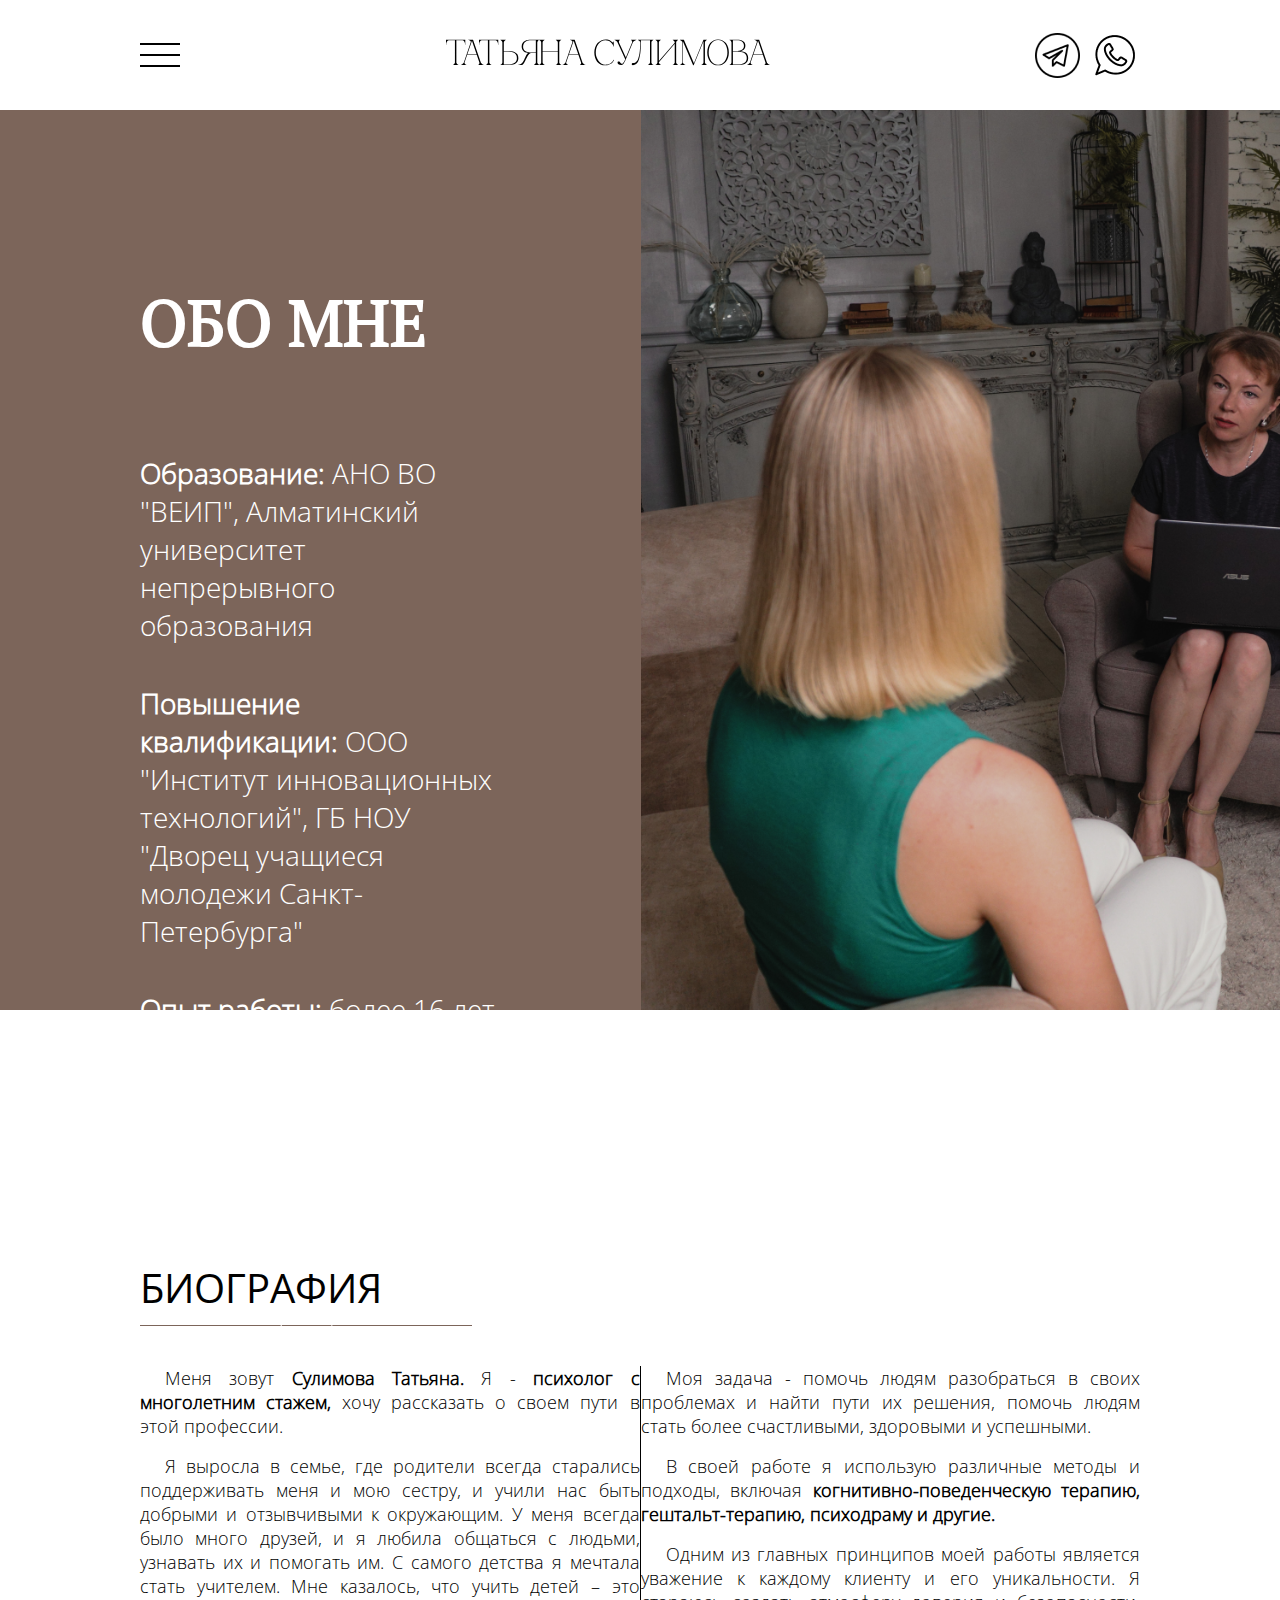
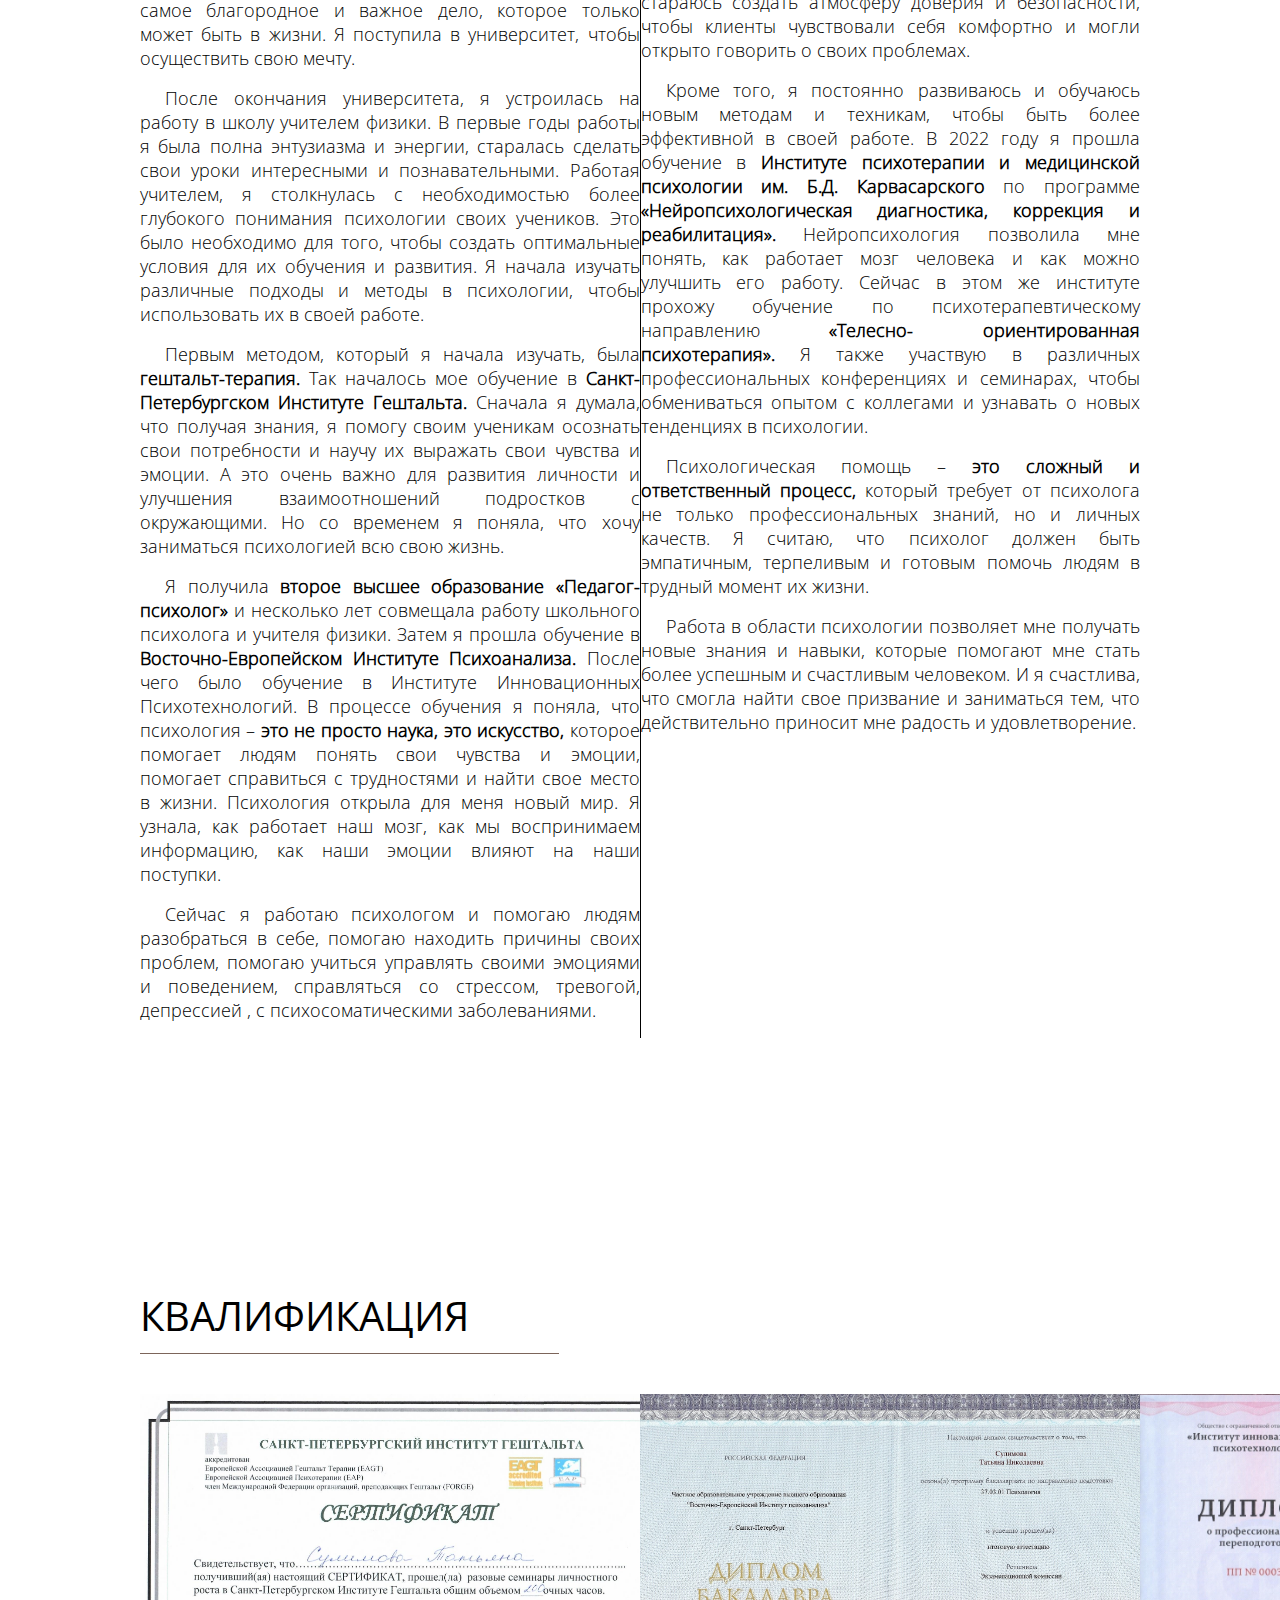
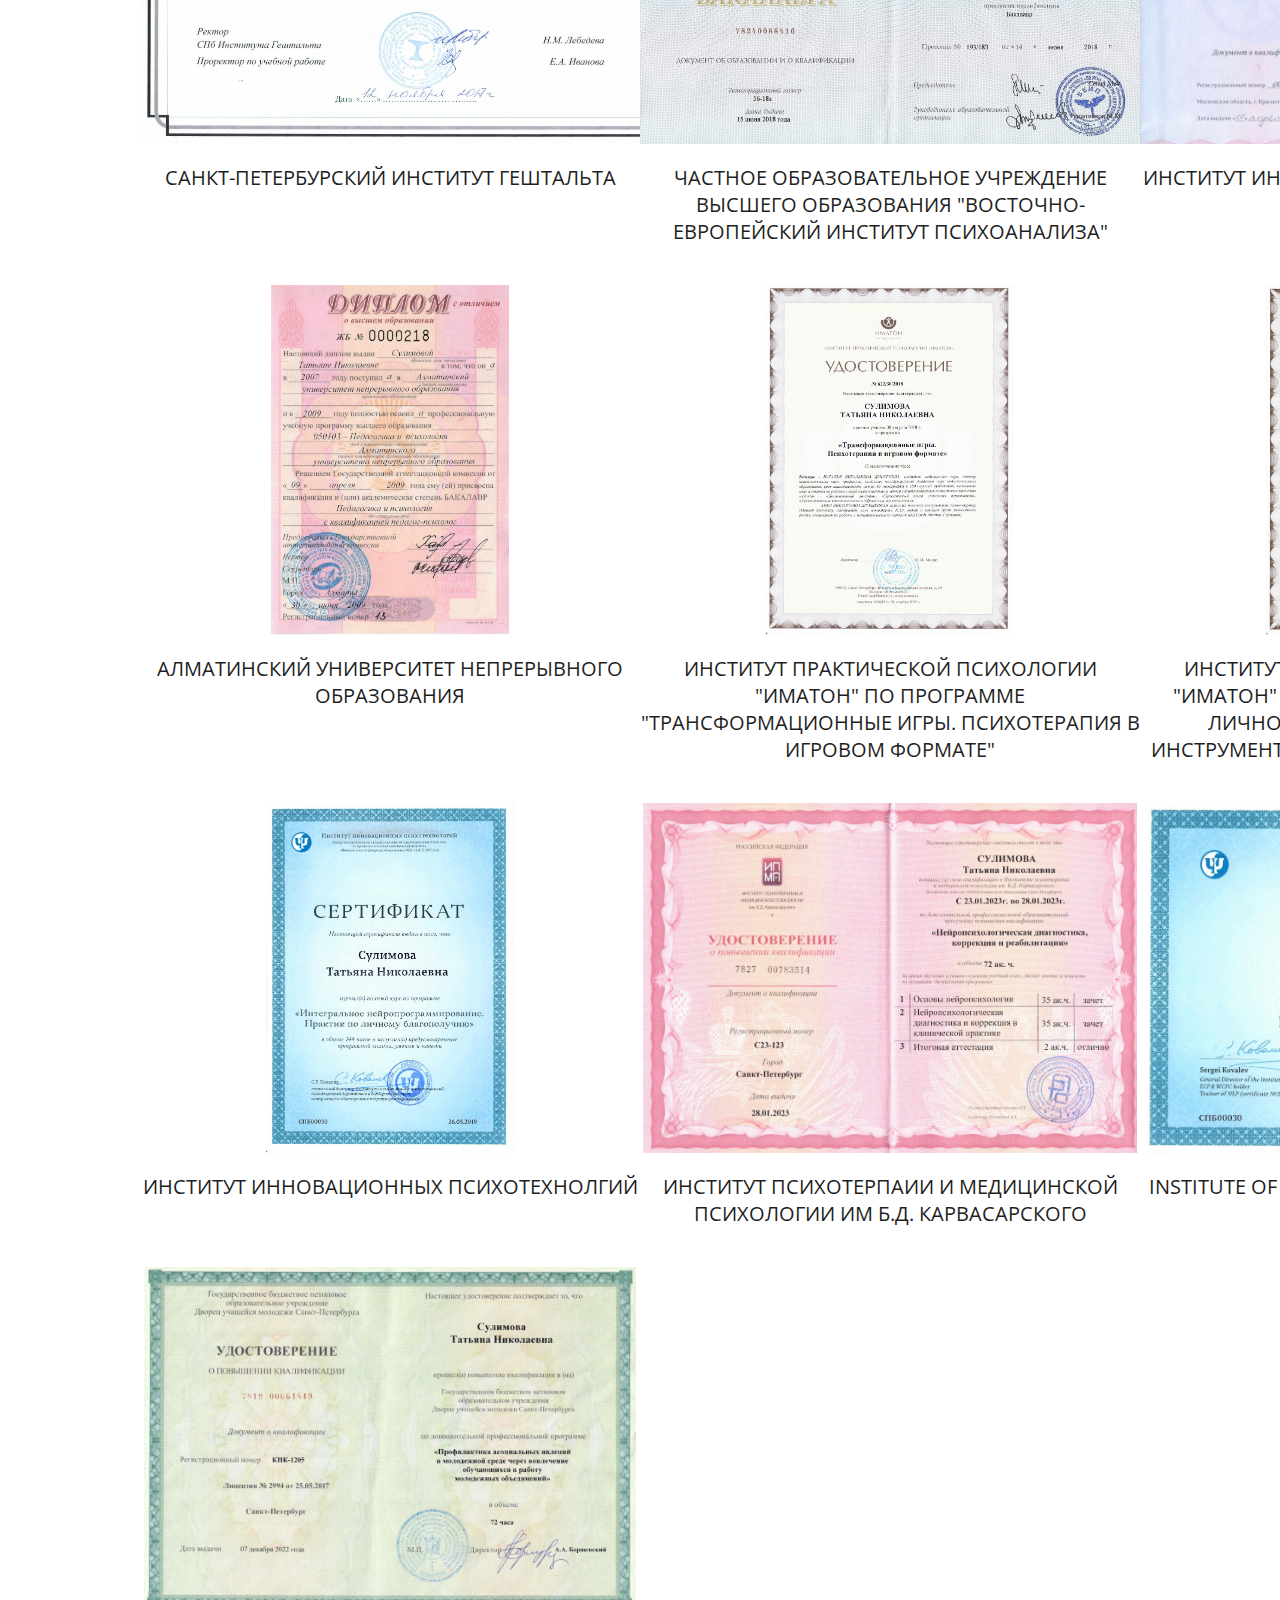
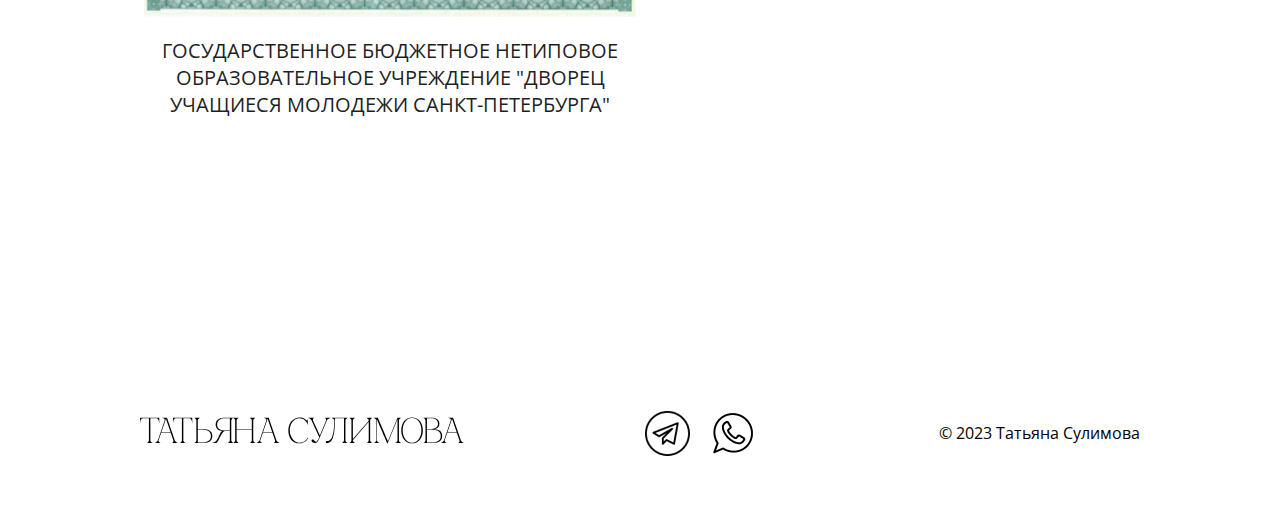
==== commit 8d79bbe4: "pre-release about layout" ====
--- a/pages/about.html
+++ b/pages/about.html
@@ -20,12 +20,14 @@
             <a href="../index.html" class="logo logo-hidden">
               <img src="../img/logo.svg" alt="Татьяна Сулимова" />
             </a>
-            <a href="../index.html">Главная</a>
-            <a href="../pages/about.html">Обо мне</a>
-            <a href="../pages/directionsMethods.html">Методы работы</a>
-            <a href="../pages/blog.html">Мой блог</a>
-            <a href="../pages/contact.html">Контакты</a>
-            <div class="social-networks">
+            <div class="main-burger-menu">
+              <a href="../index.html">Главная</a>
+              <a href="../pages/about.html">Обо мне</a>
+              <a href="../pages/directionsMethods.html">Методы работы</a>
+              <a href="../pages/blog.html">Мой блог</a>
+              <a href="../pages/contact.html">Контакты</a>
+            </div>
+            <div class="social-networks networks-hidden">
               <a href="https://t.me/clear_psychology" class="social-tg"></a>
               <a href="https://wa.me/89819941681" class="soocial-watsapp"></a>
             </div>
--- a/css/about.css
+++ b/css/about.css
@@ -23,6 +23,9 @@
 .burger-menu {
   position: relative;
   width: 40px;
+  height: 50px;
+  cursor: pointer;
+  z-index: 2;
 }
 
 .burger-menu span {
@@ -43,6 +46,70 @@
   top: calc(50% + 11px);
 }
 
+.burger-menu.active span {
+  transform: scale(0);
+}
+
+.burger-menu.active span:nth-child(1) {
+  transform: rotate(45deg);
+  top: 50%;
+  left: 5px;
+}
+
+.burger-menu.active span:nth-child(2) {
+  width: 0;
+  color: white;
+}
+
+.burger-menu.active span:nth-child(3) {
+  transform: rotate(-45deg);
+  top: 50%;
+  left: 5px;
+  color: white;
+}
+
+.burger-menu-nav {
+  display: none;
+  flex-direction: column;
+  align-items: center;
+  position: fixed;
+  height: 50vh;
+  top: 0;
+  bottom: 0;
+  left: 0;
+  right: 0;
+  gap: 30px;
+  z-index: 1;
+  overflow-y: auto;
+  background-color: white;
+  color: black;
+  animation: burgerAnimation 0.5s;
+}
+
+.logo-hidden {
+  margin-top: 50px;
+}
+
+.open {
+  display: flex !important;
+}
+
+@keyframes burgerAnimation {
+  from {
+    opacity: 0;
+  }
+  to {
+    opacity: 1;
+  }
+}
+
+.burger-menu-nav a {
+  color: black;
+  text-decoration: none;
+  font-size: 24px;
+  text-transform: uppercase;
+}
+
 .social-networks {
   display: flex;
   align-items: center;
@@ -82,11 +149,11 @@
   font-family: Open-Sans-Light;
 }
 
-.about-education,
-.about-qualification,
-.about-work,
+.about-education span,
+.about-qualification span,
+.about-work span,
 .about-format span {
-  font-weight: 600;
+  font-weight: bold;
 }
 
 .main-sign {
@@ -104,6 +171,9 @@
   background: transparent;
   border: 1px solid white;
   font-size: 24px;
+  text-decoration: none;
+  text-align: center;
+  line-height: 70px;
 }
 
 .main-screen-button:hover {
@@ -123,7 +193,13 @@
 .biography-title,
 .certificates-title {
   font-size: 40px;
-  padding-bottom: 40px;
+  padding-bottom: 10px;
+  font-weight: 400;
+  width: fit-content;
+  border-bottom: 1px solid #7c655a;
+  padding-right: 90px;
+  margin-bottom: 40px;
+  text-transform: uppercase;
 }
 
 .biography-discription {
@@ -148,11 +224,6 @@
   margin-top: 250px;
 }
 
-.certificates-title {
-  font-size: 40px;
-  text-transform: uppercase;
-}
-
 .certificates-items {
   display: grid;
   grid-template-columns: repeat(3, 500px);
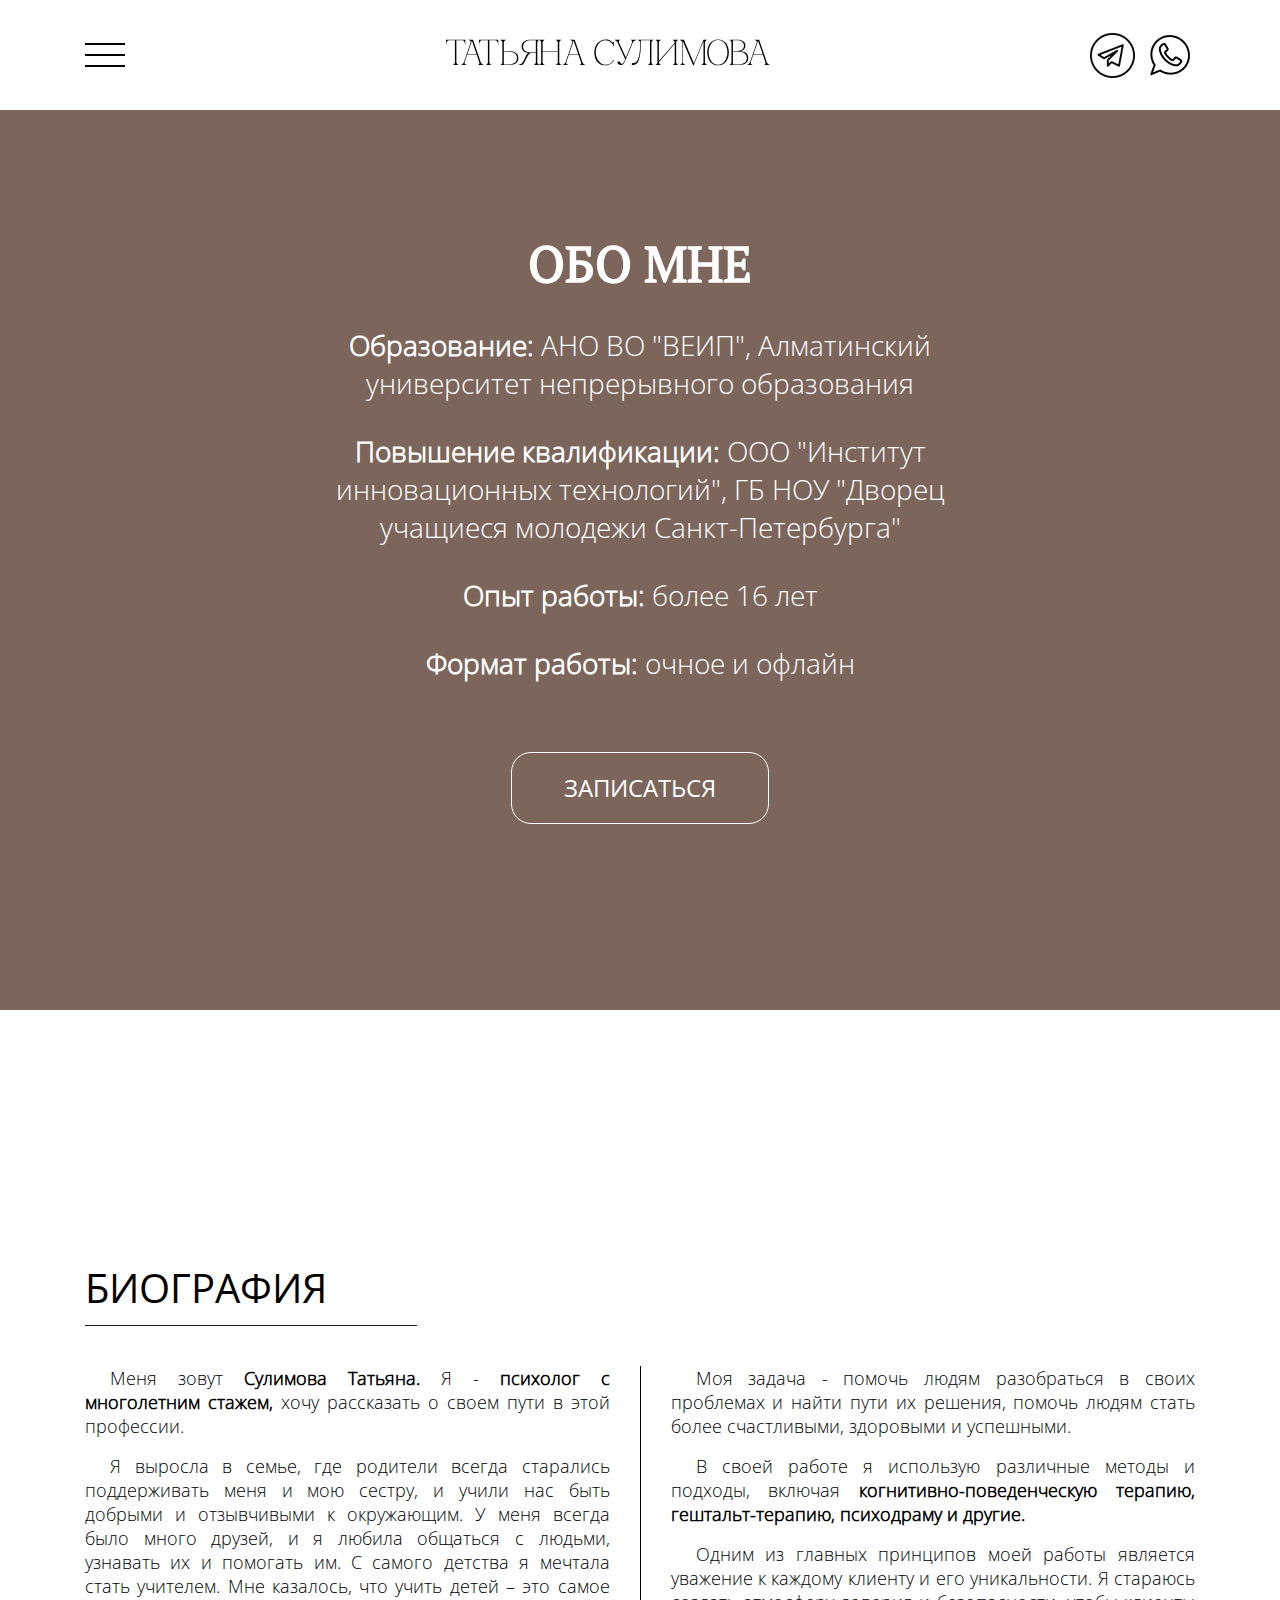
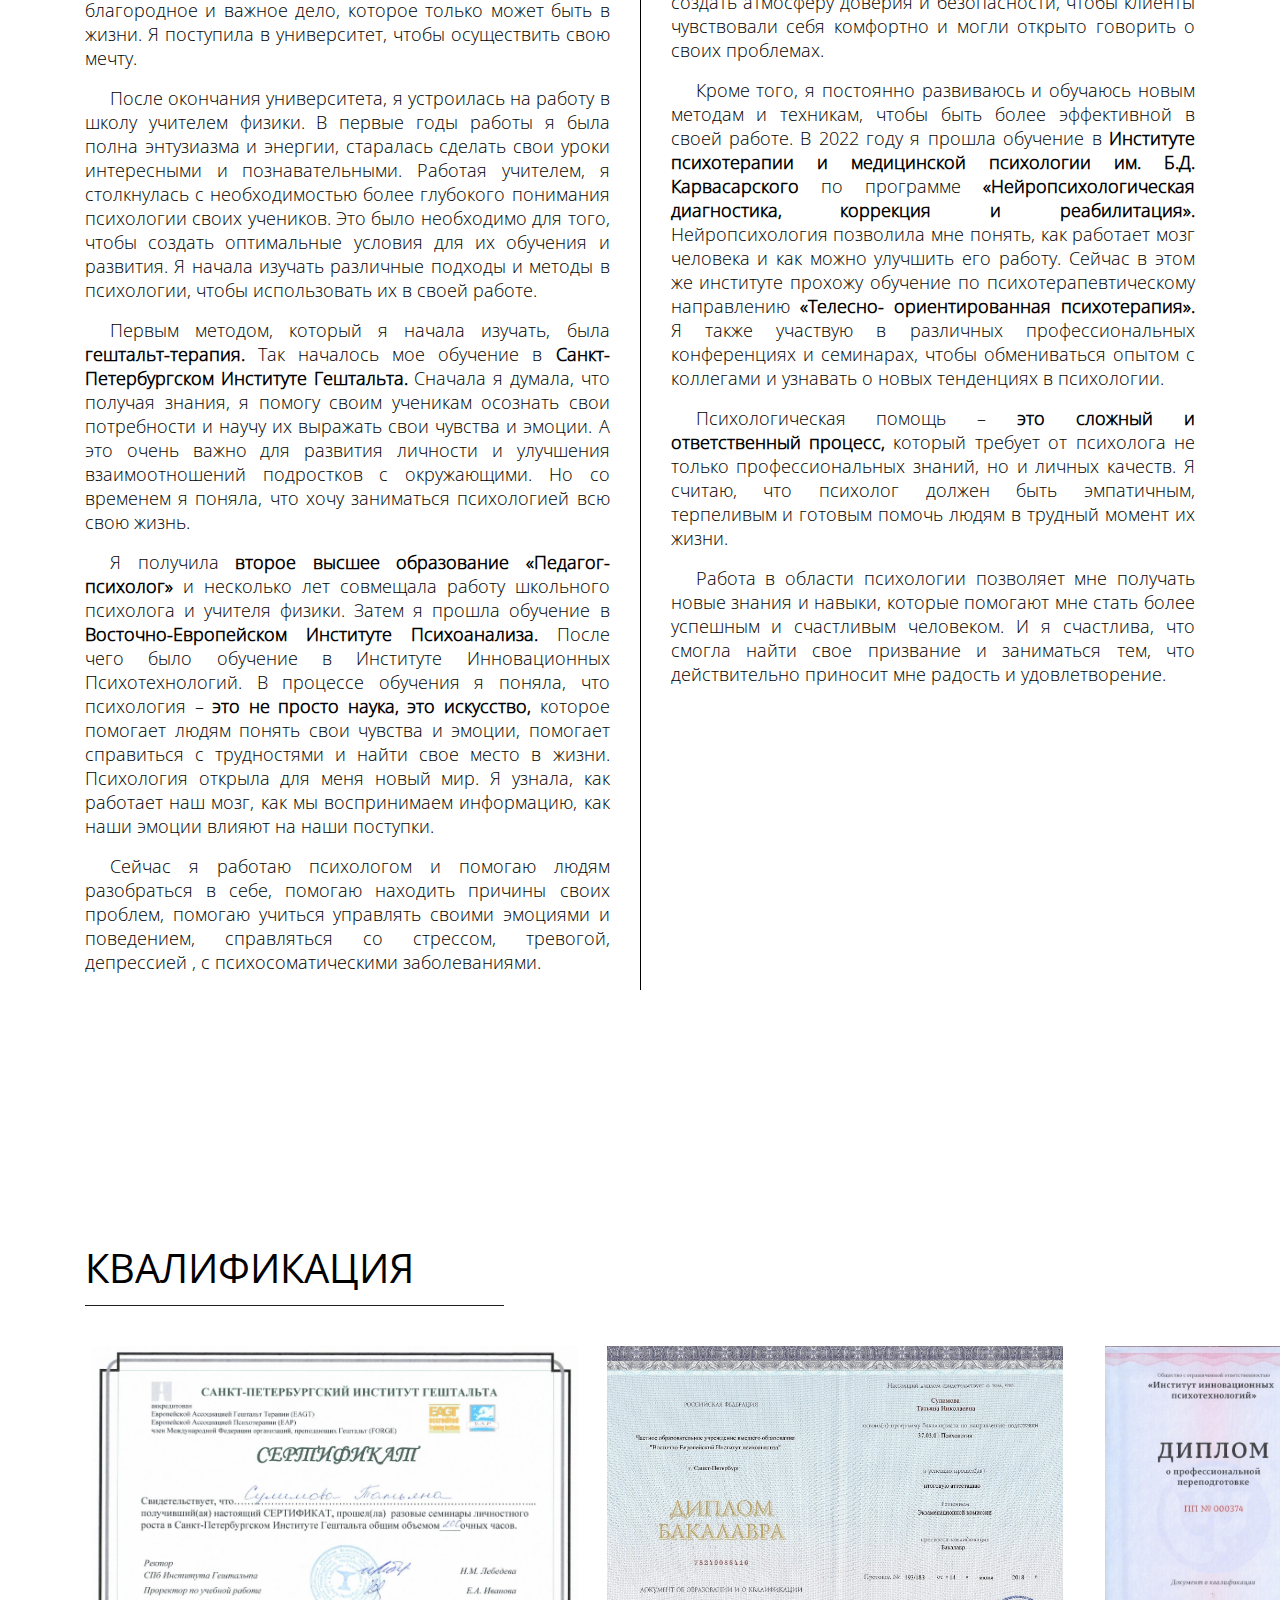
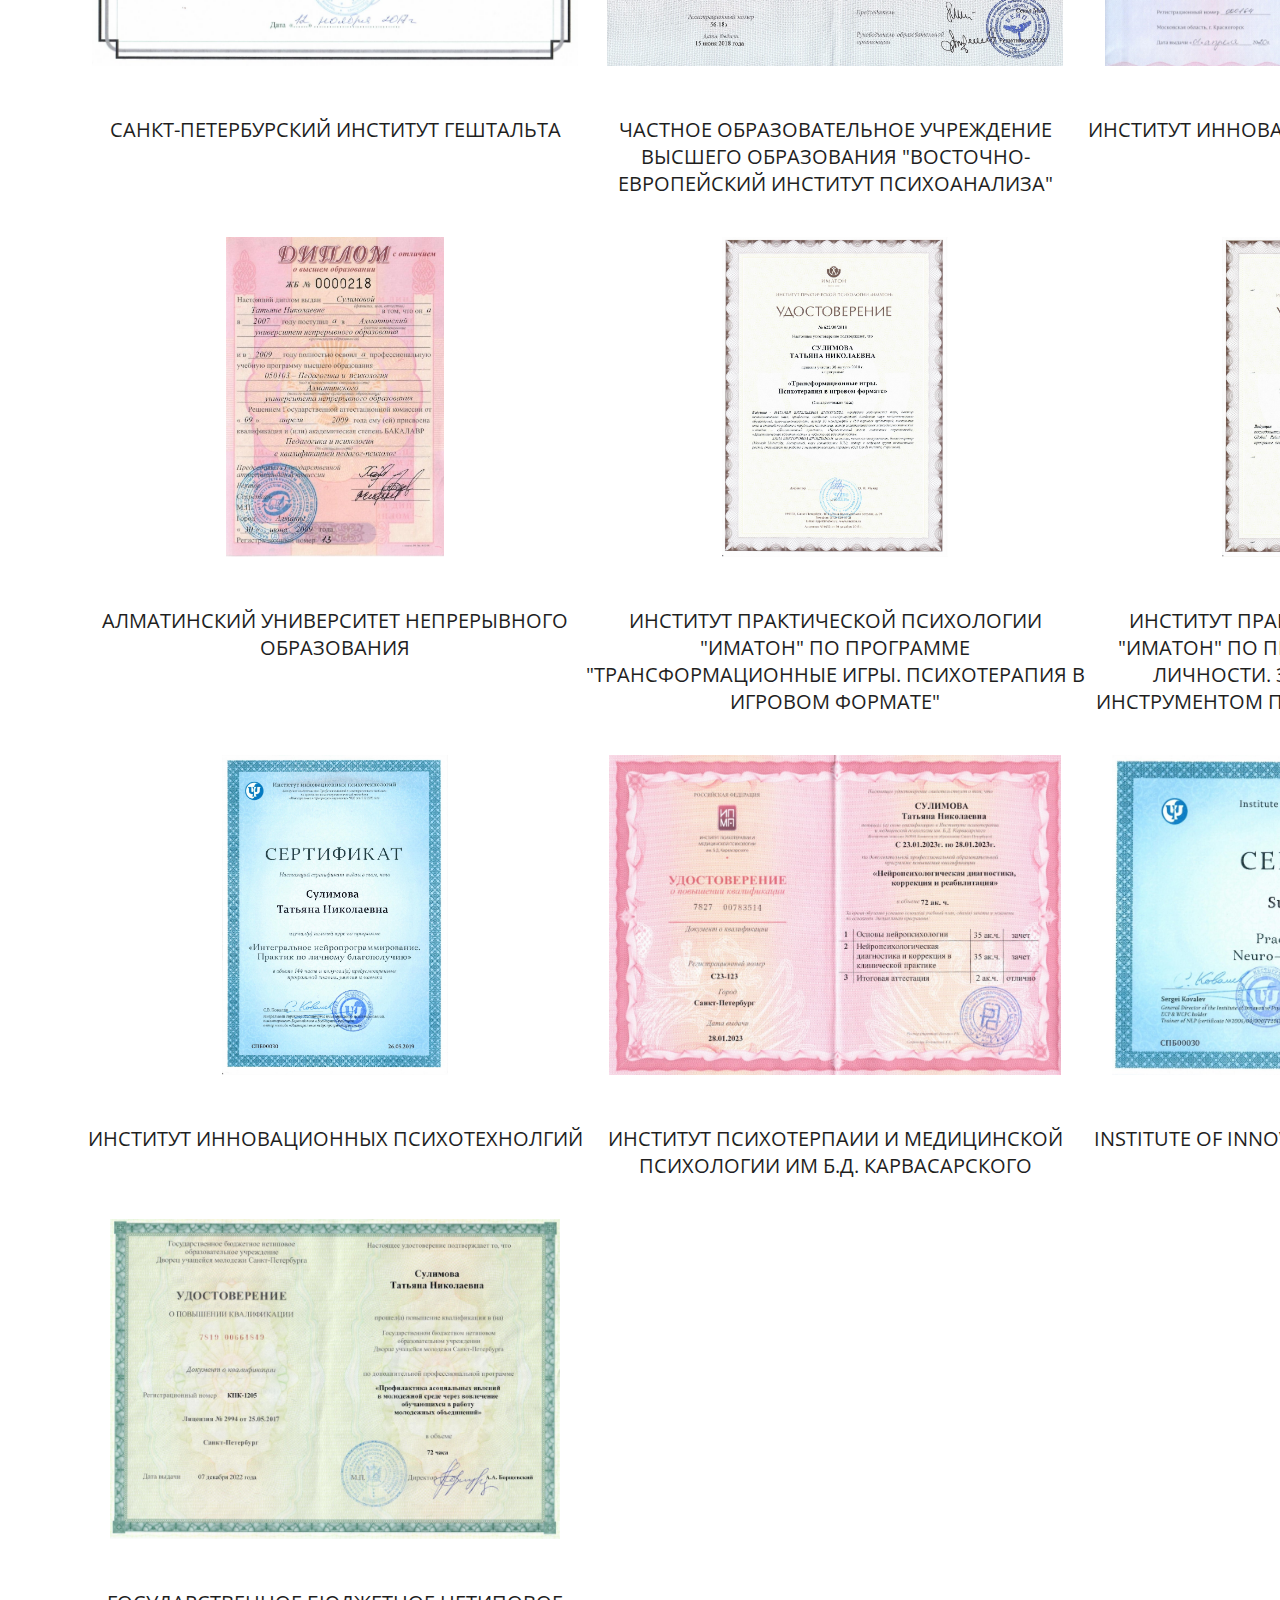
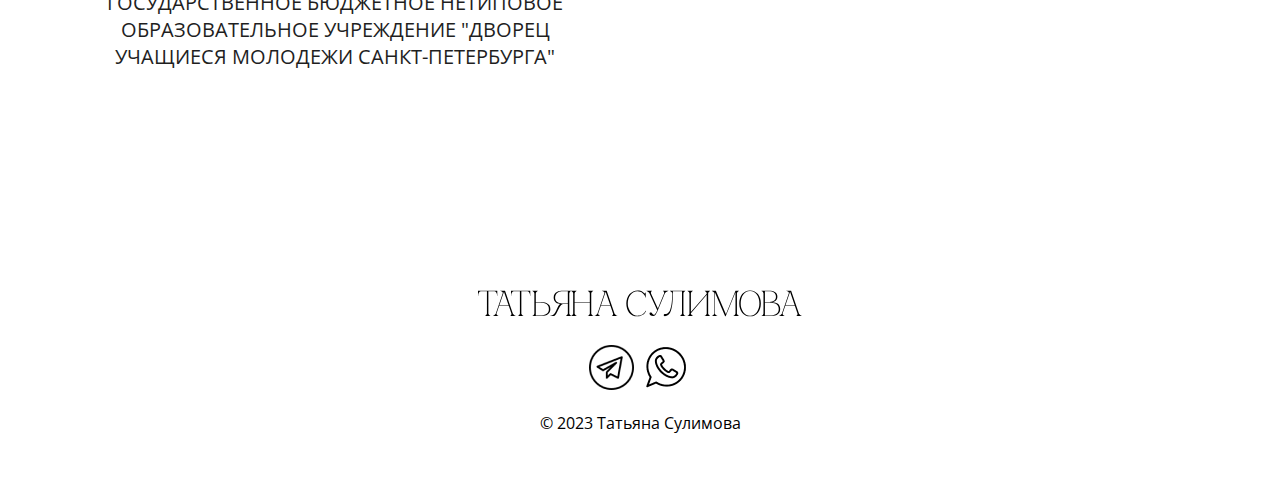
==== commit d5c924a3: "pre-release about layout" ====
--- a/pages/about.html
+++ b/pages/about.html
@@ -1,5 +1,5 @@
 <!DOCTYPE html>
-<html lang="en">
+<html lang="ru">
   <head>
     <meta charset="UTF-8" />
     <meta name="viewport" content="width=device-width, initial-scale=1.0" />
@@ -327,5 +327,6 @@
     </footer>
     <script src="../js/menu.js"></script>
     <script src="../js/scroll.js"></script>
+    <script src="../js/ovrerflow.js"></script>
   </body>
 </html>
--- a/css/about.css
+++ b/css/about.css
@@ -71,9 +71,10 @@
 .burger-menu-nav {
   display: none;
   flex-direction: column;
+  justify-content: space-between;
   align-items: center;
   position: fixed;
-  height: 50vh;
+  height: 100vh;
   top: 0;
   bottom: 0;
   left: 0;
@@ -86,8 +87,19 @@
   animation: burgerAnimation 0.5s;
 }
 
+.main-burger-menu {
+  display: flex;
+  flex-direction: column;
+  align-items: center;
+  gap: 15px;
+}
+
 .logo-hidden {
   margin-top: 50px;
+}
+
+.networks-hidden {
+  margin-bottom: 50px;
 }
 
 .open {
@@ -134,15 +146,15 @@
   font-family: PT-Serif-Regular;
   font-size: 64px;
   color: white;
-  margin-top: 170px;
-  margin-bottom: 90px;
+  margin-top: 110px;
+  margin-bottom: 50px;
 }
 
 .about-education,
 .about-qualification,
 .about-work,
 .about-format {
-  font-size: 28px;
+  font-size: 26px;
   max-width: 682px;
   color: white;
   margin-bottom: 40px;
@@ -160,7 +172,7 @@
   display: flex;
   align-items: center;
   gap: 30px;
-  margin-top: 120px;
+  margin-top: 80px;
 }
 
 .main-screen-button {
@@ -196,7 +208,7 @@
   padding-bottom: 10px;
   font-weight: 400;
   width: fit-content;
-  border-bottom: 1px solid #7c655a;
+  border-bottom: 1px solid #1f1f1f;
   padding-right: 90px;
   margin-bottom: 40px;
   text-transform: uppercase;
@@ -205,6 +217,7 @@
 .biography-discription {
   display: flex;
   justify-content: space-between;
+  gap: 30px;
 }
 
 .biography-discription p {
@@ -250,7 +263,7 @@
 }
 
 .cetrtificates-img img {
-  height: 350px;
+  height: 320px;
 }
 
 .certificates-text {
@@ -302,3 +315,298 @@
 .footer-year {
   gap: 5px;
 }
+
+@media screen and (max-width: 1790px) {
+  .main-sign {
+    justify-content: center;
+  }
+
+  .main-line-left,
+  .main-line-right {
+    display: none;
+  }
+}
+
+@media screen and (max-width: 1580px) {
+  .about-title,
+  .about-education,
+  .about-qualification,
+  .about-work,
+  .about-format {
+    text-align: center;
+    margin-bottom: 30px;
+  }
+
+  .about-title {
+    font-size: 54px;
+  }
+
+  .about-education,
+  .about-qualification,
+  .about-work,
+  .about-format {
+    font-size: 22px;
+  }
+
+  .main-sign {
+    margin-top: 40px;
+  }
+}
+
+@media screen and (max-width: 1430px) {
+  .about-title {
+    font-size: 50px;
+  }
+}
+
+@media screen and (max-width: 1410px) {
+  .container {
+    width: calc(100% - 170px);
+  }
+
+  .main-screen {
+    height: 100vh;
+  }
+
+  .main-screen-img {
+    display: none;
+  }
+
+  .about-title {
+    margin-top: 120px;
+  }
+
+  .about-education,
+  .about-qualification,
+  .about-work,
+  .about-format {
+    margin: 0 auto;
+    padding-bottom: 30px;
+    font-size: 28px;
+  }
+
+  footer {
+    margin-top: 180px;
+  }
+
+  .footer .container {
+    display: flex;
+    flex-direction: column;
+    gap: 20px;
+  }
+
+  .footer-social-networks {
+    gap: 7px;
+  }
+}
+
+@media screen and (max-width: 1250px) {
+  .biography-title,
+  .certificates-title {
+    font-size: 32px;
+    padding-right: 40px;
+  }
+}
+
+@media screen and (max-width: 1024px) {
+  .biography-discription {
+    display: flex;
+    flex-direction: column;
+    gap: 10px;
+  }
+
+  .biography,
+  .certificates {
+    margin: 100px 0;
+  }
+
+  .certificates-items {
+    display: grid;
+    grid-template-columns: repeat(1, 90%);
+    justify-content: center;
+  }
+
+  .certificates-item {
+    text-align: center;
+  }
+
+  .cetrtificates-img {
+    height: fit-content;
+    margin-bottom: 10px;
+  }
+
+  .certificates-text {
+    text-align: center;
+    font-size: 18px;
+    text-transform: uppercase;
+    padding-bottom: 10px;
+  }
+}
+
+@media screen and (max-width: 700px) {
+  .container {
+    width: calc(100% - 80px);
+  }
+
+  .header-navigation {
+    display: flex;
+  }
+
+  .logo {
+    order: -1;
+  }
+
+  .logo img {
+    width: 250px;
+  }
+
+  .burger-menu-nav {
+    justify-content: space-between;
+  }
+
+  .logo.logo-hidden {
+    margin-top: 40px;
+  }
+
+  .burger-menu-nav a {
+    font-size: 18px;
+  }
+
+  .main-burger-menu {
+    gap: 10px;
+  }
+
+  .burger-menu {
+    width: 40px;
+    height: 40px;
+  }
+
+  .social-networks {
+    display: none;
+  }
+
+  .logo-hidden {
+    margin-top: 50px;
+  }
+
+  .social-networks.networks-hidden {
+    display: block;
+    margin-bottom: 70px;
+  }
+
+  .about-title {
+    margin-top: 80px;
+  }
+
+  .about-education,
+  .about-qualification,
+  .about-work,
+  .about-format {
+    padding-bottom: 30px;
+    font-size: 22px;
+  }
+
+  .main-sign {
+    margin-top: 10px;
+  }
+
+  footer {
+    margin-top: 100px;
+  }
+
+  .footer .container {
+    gap: 10px;
+  }
+
+  .social-tg {
+    width: 35px;
+    height: 35px;
+  }
+
+  .soocial-watsapp {
+    width: 40px;
+    height: 40px;
+  }
+}
+
+@media screen and (max-width: 550px) {
+  .container {
+    width: calc(100% - 40px);
+  }
+
+  .logo img {
+    width: 230px;
+  }
+
+  .biography-title,
+  .certificates-title {
+    font-size: 30px;
+    margin-bottom: 20px;
+    margin-left: 15px;
+  }
+
+  .cetrtificates-img img {
+    height: 270px;
+  }
+}
+
+@media screen and (max-width: 470px) {
+  .container {
+    width: calc(100% - 40px);
+  }
+
+  .logo img {
+    width: 200px;
+  }
+
+  .burger-menu {
+    width: 30px;
+    height: 30px;
+  }
+
+  .burger-menu span:nth-child(2) {
+    top: calc(50% - 8px);
+  }
+
+  .burger-menu span:nth-child(3) {
+    top: calc(50% + 8px);
+  }
+}
+
+@media screen and (max-width: 430px) {
+  .about-title {
+    margin-top: 50px;
+  }
+
+  .main-screen-button {
+    height: 60px;
+    width: 240px;
+    font-size: 22px;
+    line-height: 60px;
+  }
+
+  .biography-title,
+  .certificates-title {
+    font-size: 28px;
+    margin-bottom: 15px;
+    margin-left: 15px;
+    padding-right: 30px;
+  }
+
+  .cetrtificates-img img {
+    height: 210px;
+  }
+
+  .certificates-text {
+    text-align: center;
+    font-size: 16px;
+    text-transform: uppercase;
+    padding-bottom: 10px;
+  }
+}
+
+@media screen and (max-width: 350px) {
+  .cetrtificates-img img {
+    height: 190px;
+  }
+}
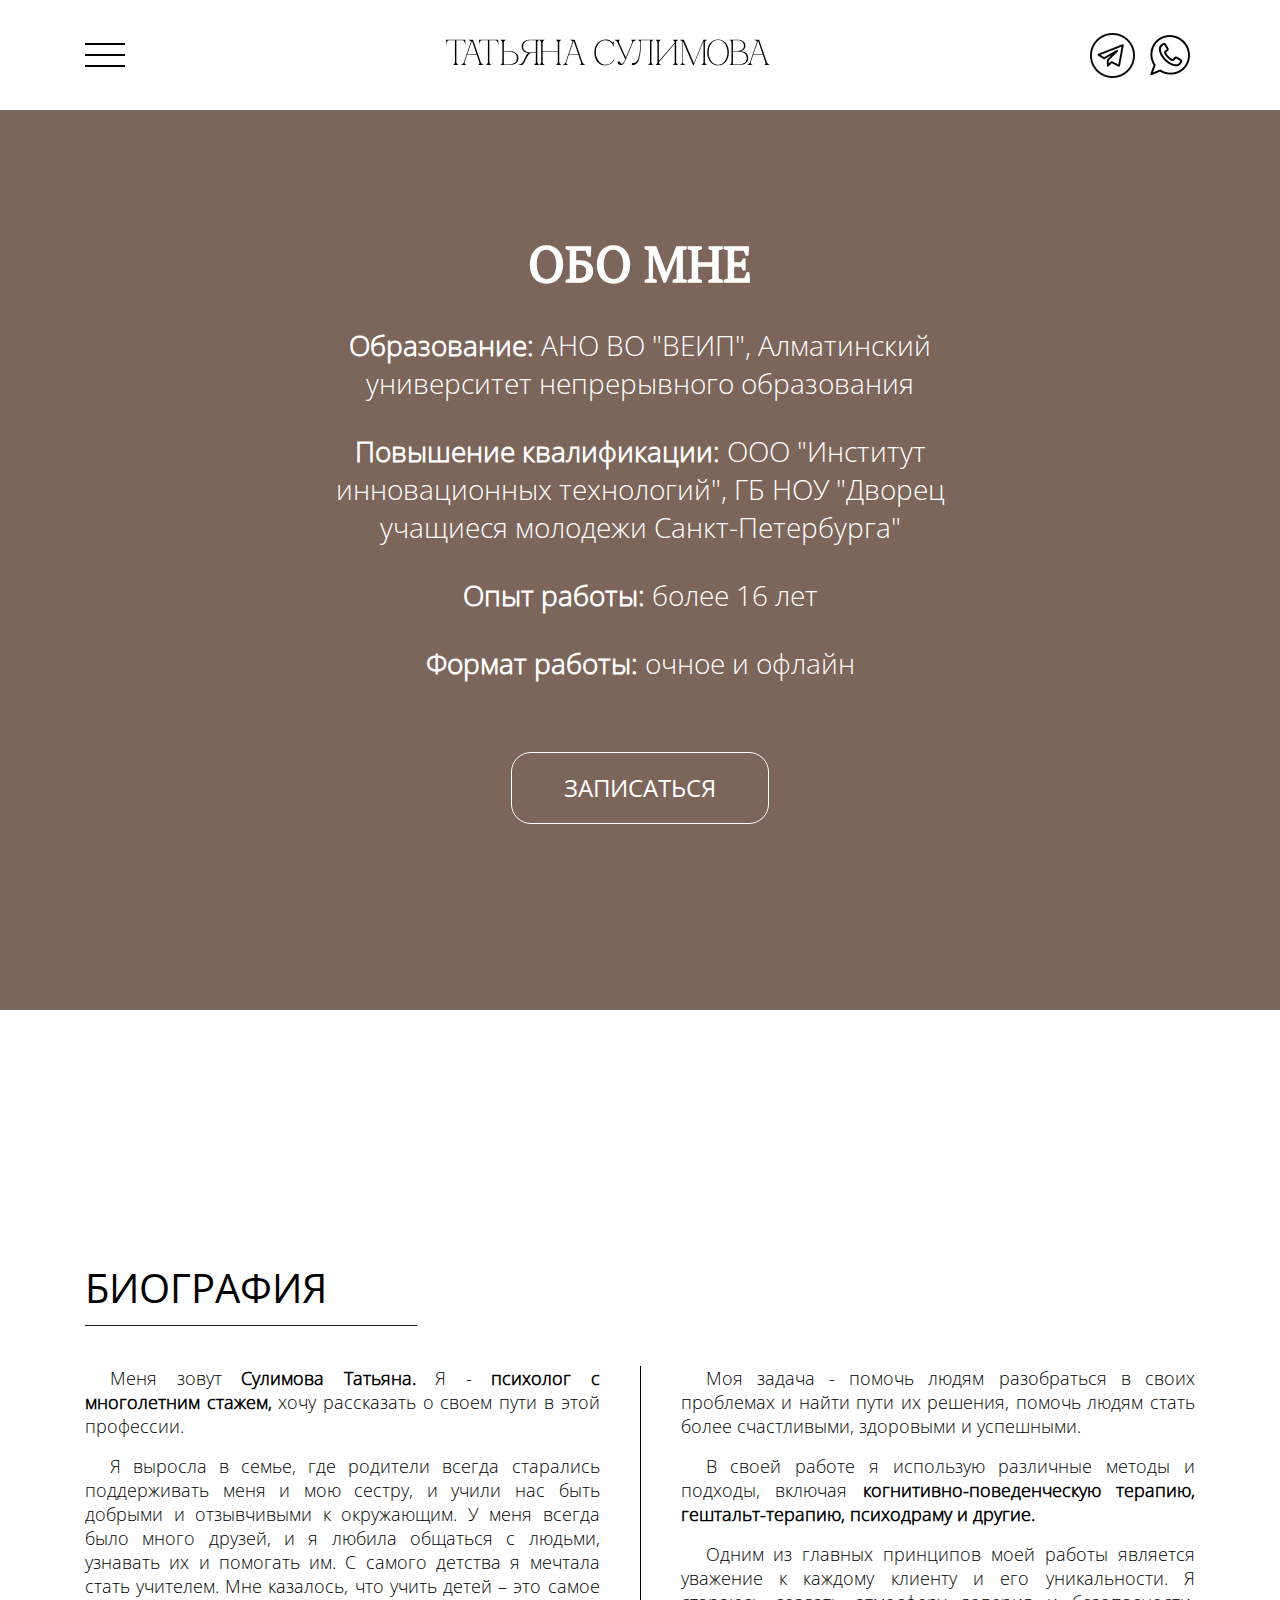
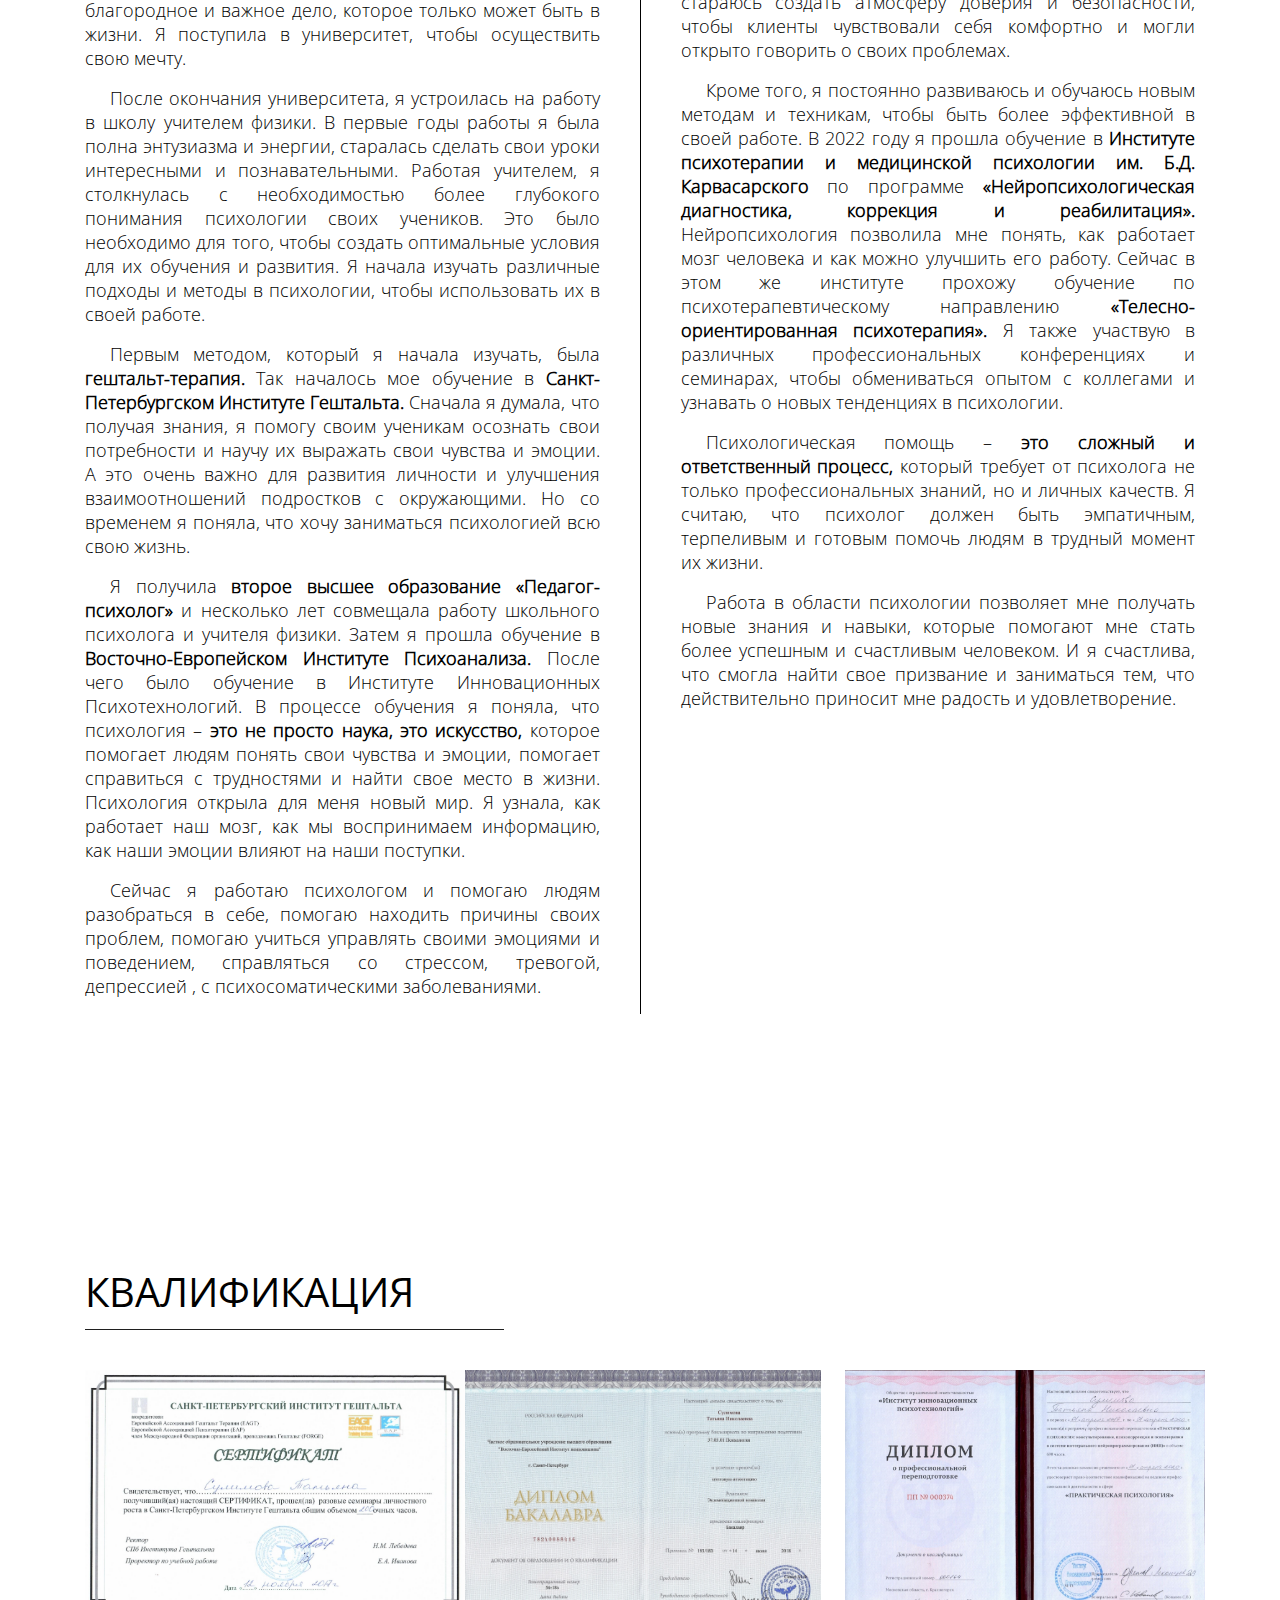
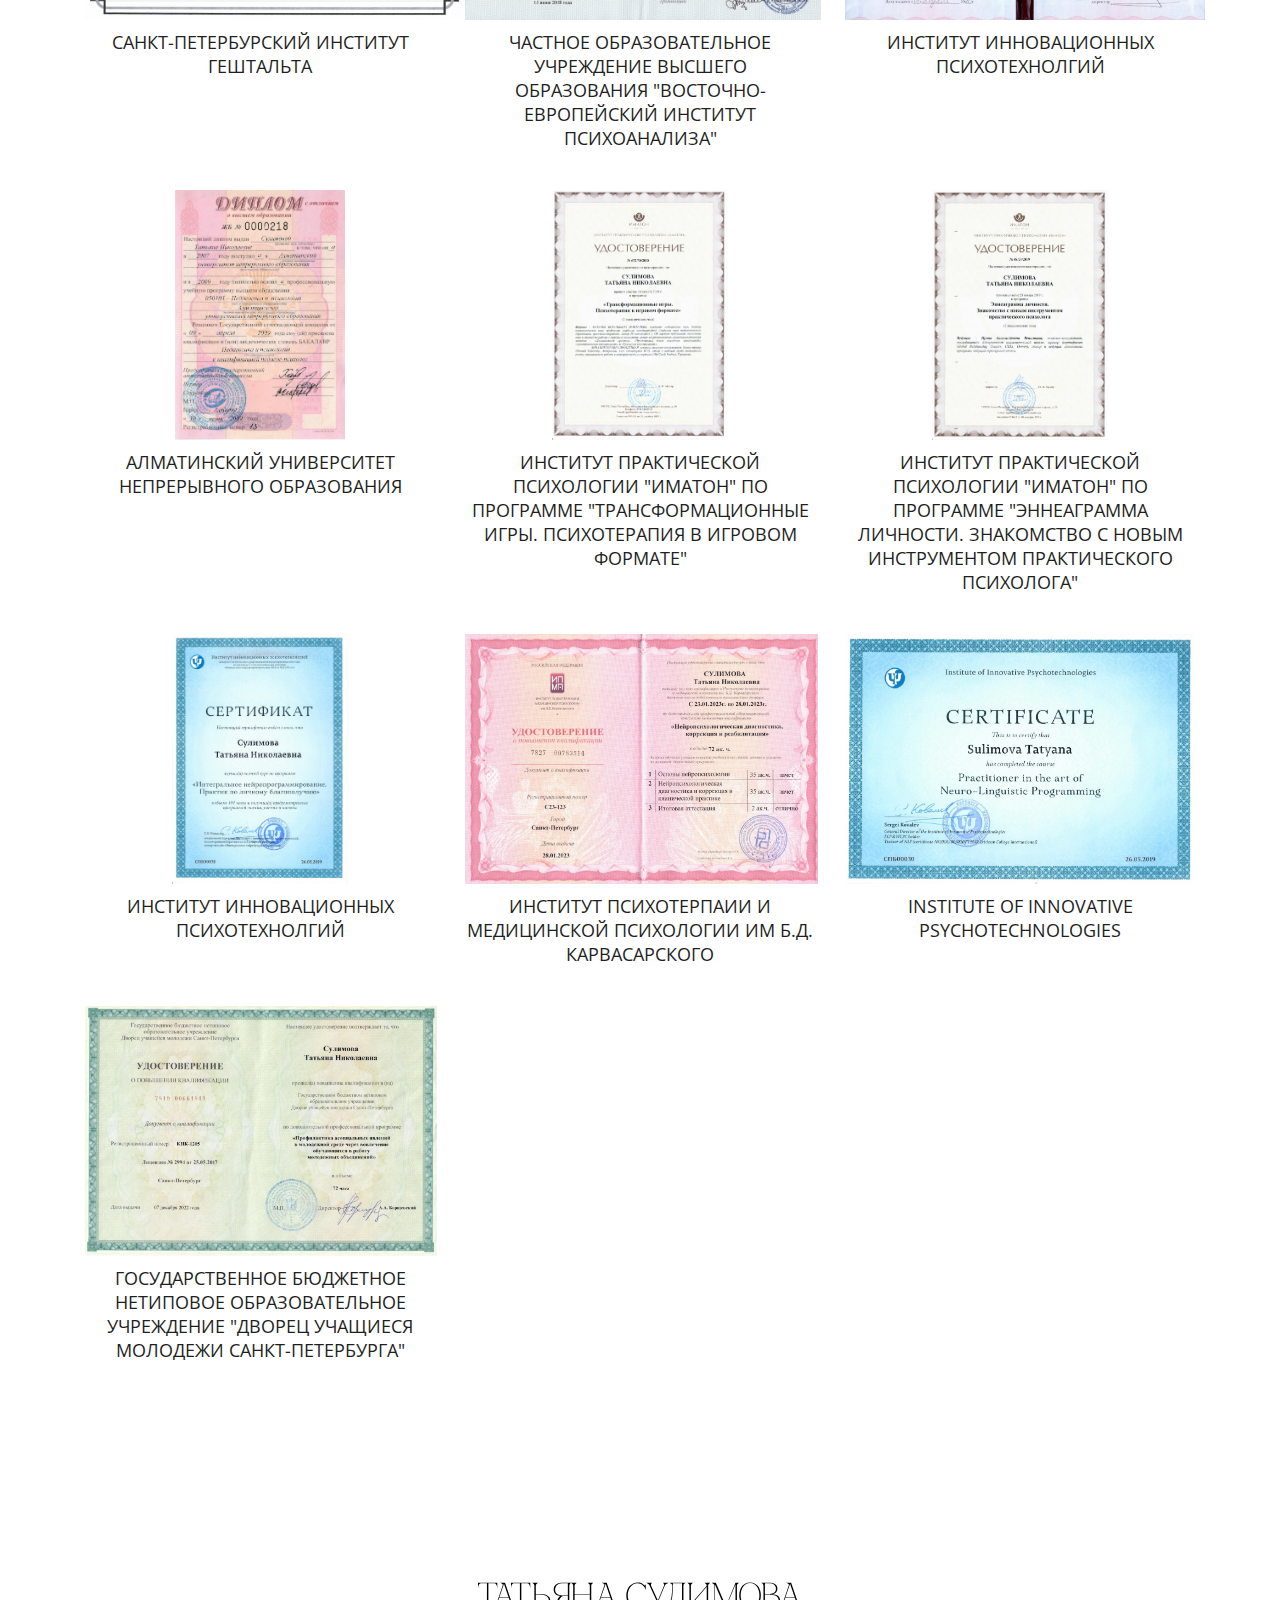
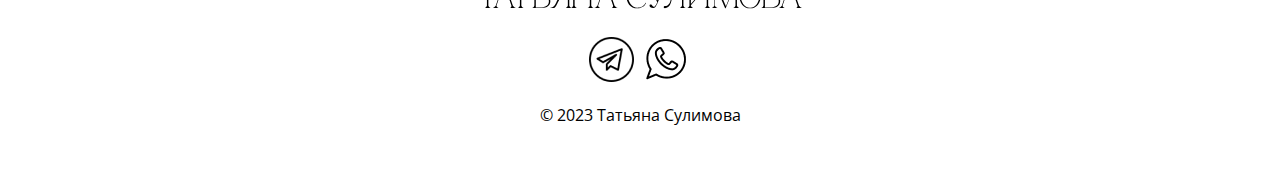
==== commit c2684430: "pre-release about layout" ====
--- a/pages/about.html
+++ b/pages/about.html
@@ -3,6 +3,7 @@
   <head>
     <meta charset="UTF-8" />
     <meta name="viewport" content="width=device-width, initial-scale=1.0" />
+    <link rel="icon" href="../img/ico.png" type="image/x-icon" />
     <link rel="stylesheet" href="../css/fonts.css" />
     <link rel="stylesheet" href="../css/about.css" />
     <title>Обо мне</title>
--- a/css/about.css
+++ b/css/about.css
@@ -4,7 +4,7 @@
 }
 
 body {
-  font-family: 'Open-Sans-Regular';
+  font-family: "Open-Sans-Regular";
 }
 
 .container {
@@ -217,7 +217,7 @@
 .biography-discription {
   display: flex;
   justify-content: space-between;
-  gap: 30px;
+  gap: 40px;
 }
 
 .biography-discription p {
@@ -324,6 +324,40 @@
   .main-line-left,
   .main-line-right {
     display: none;
+  }
+}
+
+@media screen and (max-width: 1700px) {
+  .certificates-items {
+    grid-template-columns: repeat(3, 400px);
+  }
+
+  .cetrtificates-img {
+    margin-bottom: 10px;
+    height: 300px;
+  }
+
+  .cetrtificates-img img {
+    height: 300px;
+  }
+}
+
+@media screen and (max-width: 1600px) {
+  .certificates-items {
+    grid-template-columns: repeat(3, 350px);
+  }
+
+  .cetrtificates-img {
+    margin-bottom: 10px;
+    height: 250px;
+  }
+
+  .cetrtificates-img img {
+    height: 250px;
+  }
+
+  .certificates-text {
+    font-size: 18px;
   }
 }
 
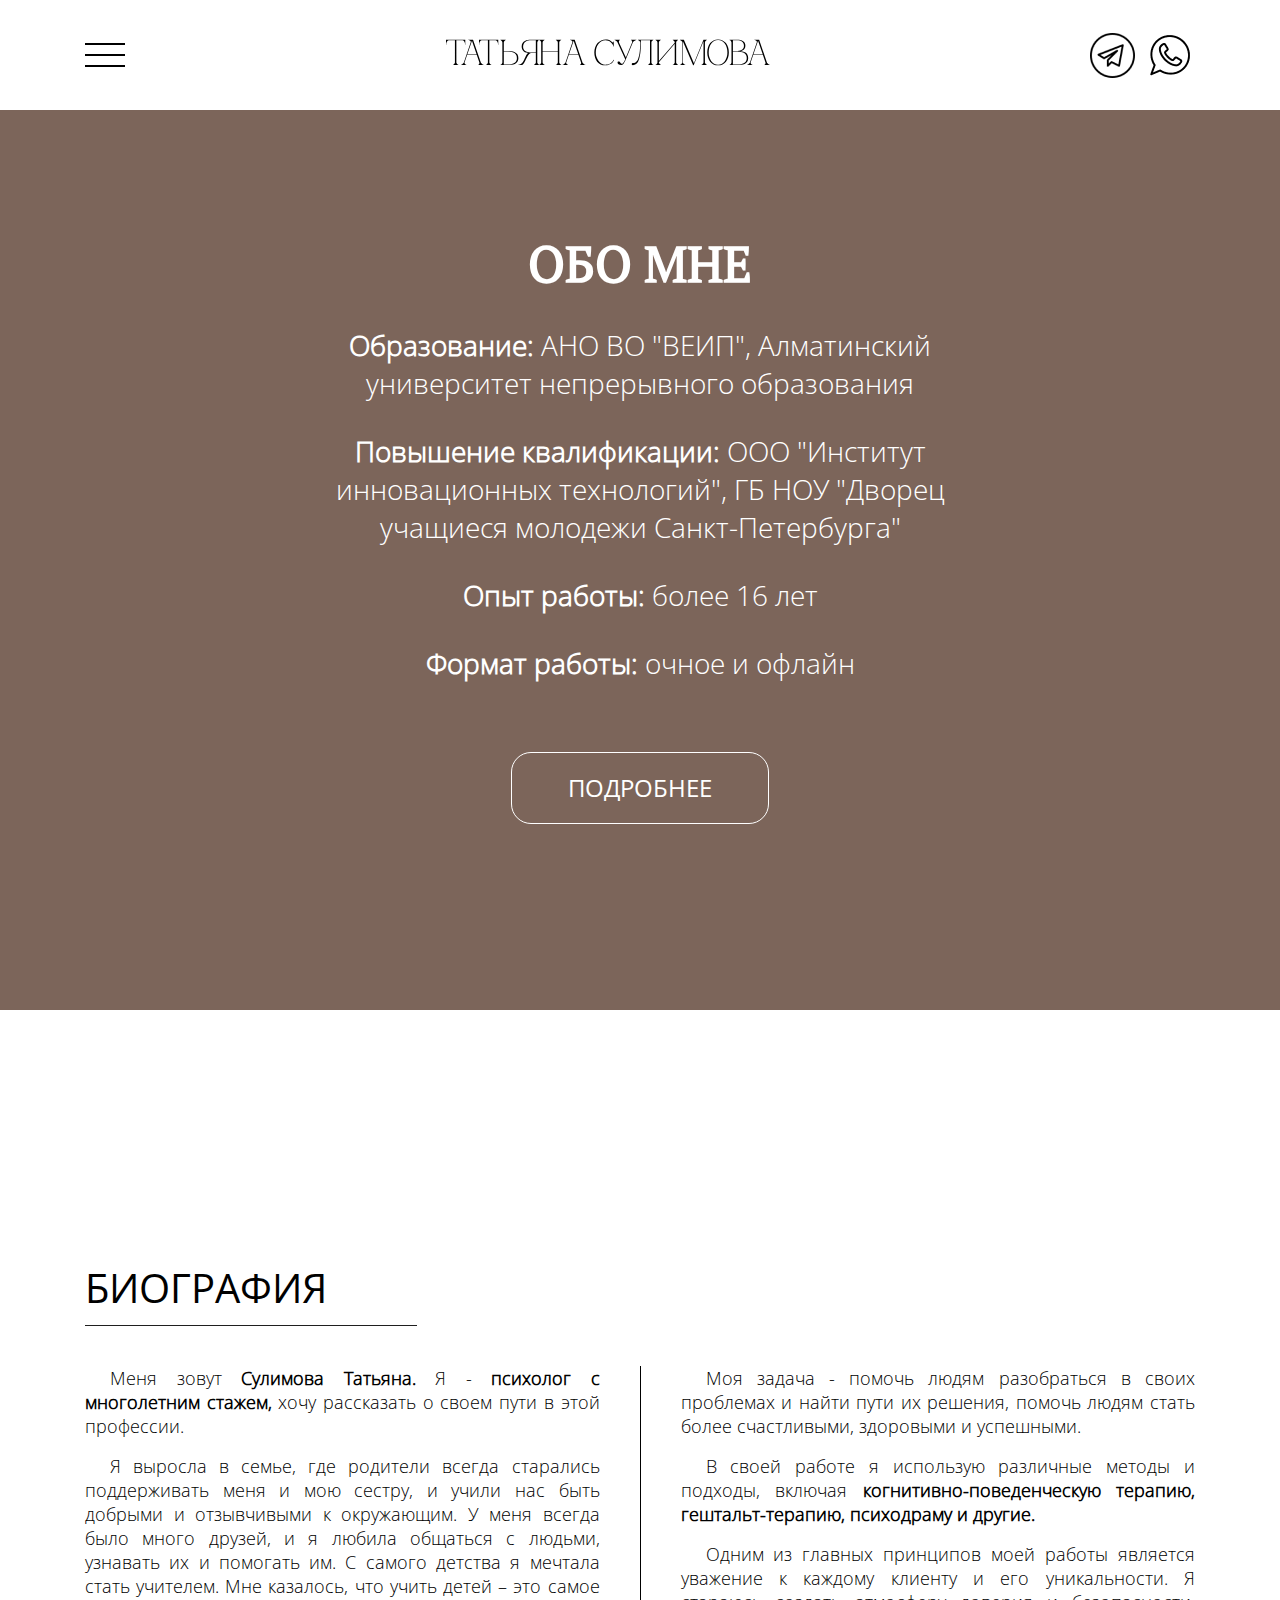
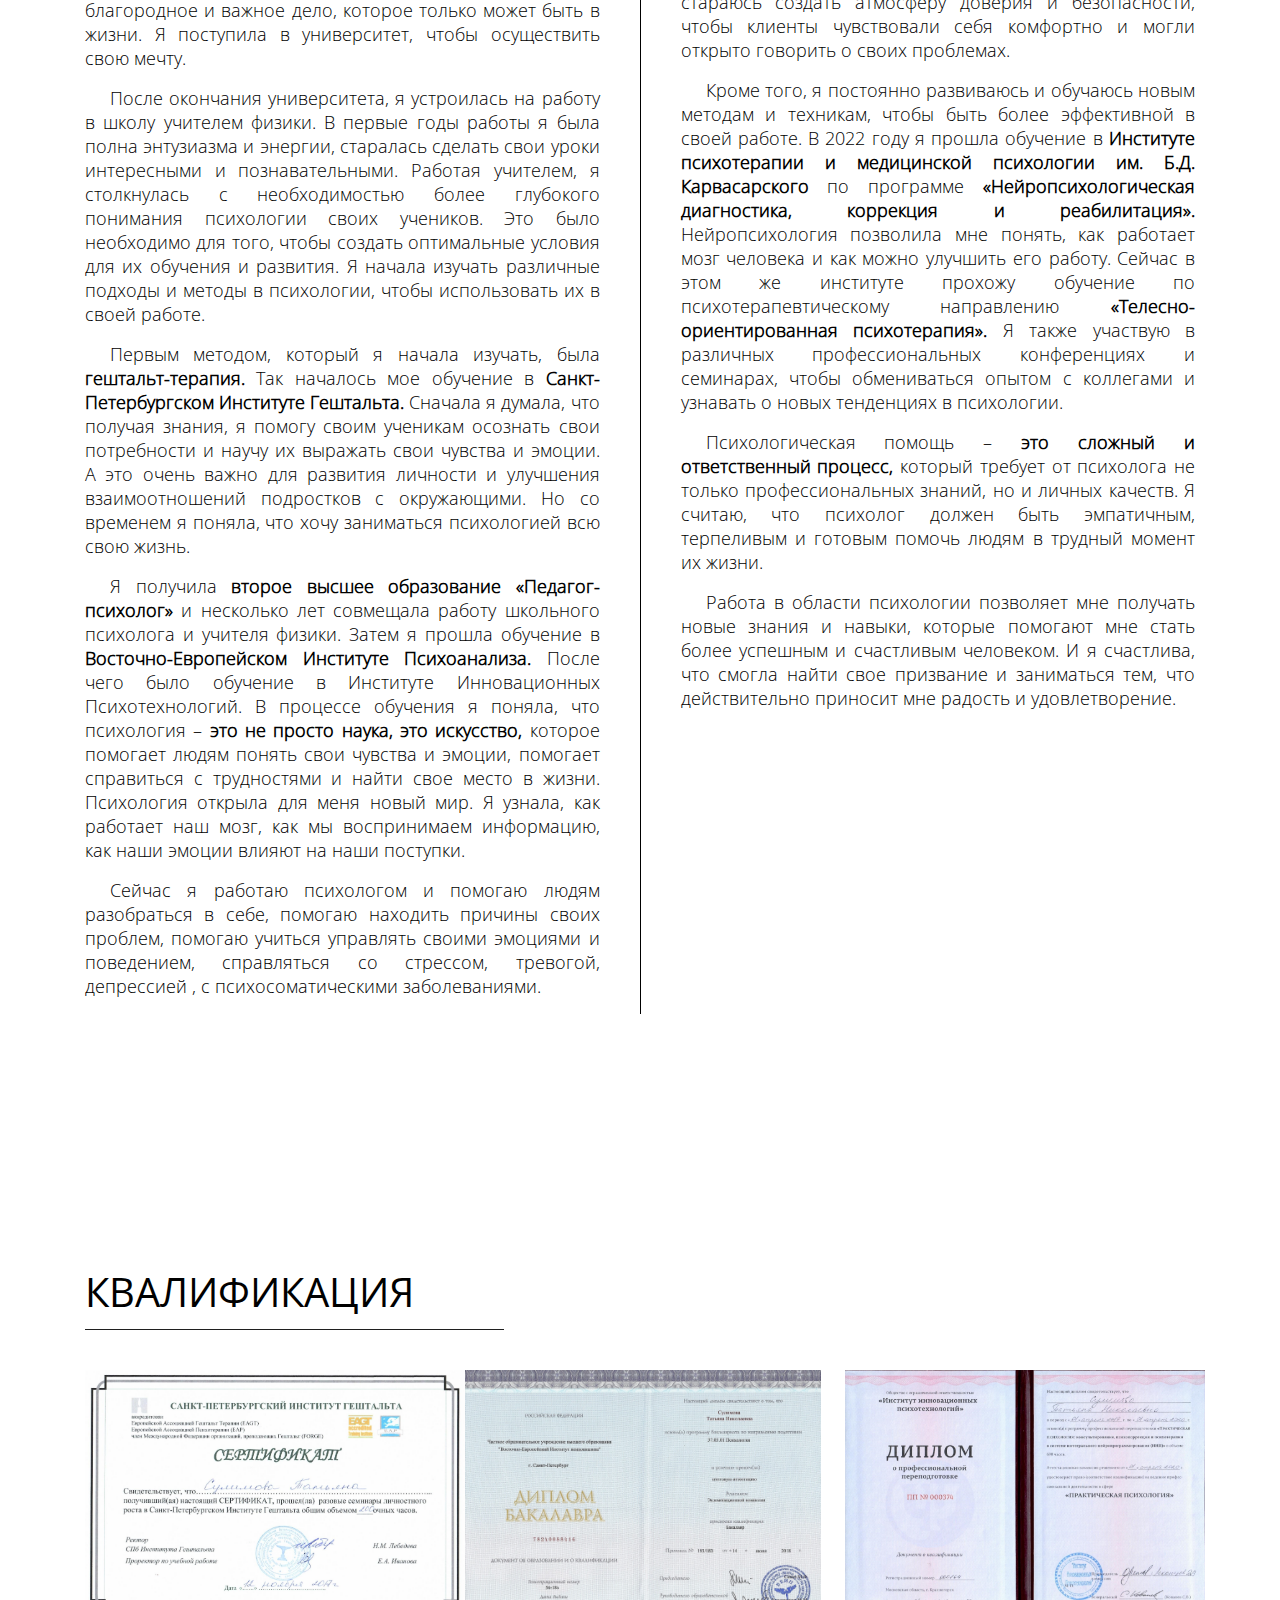
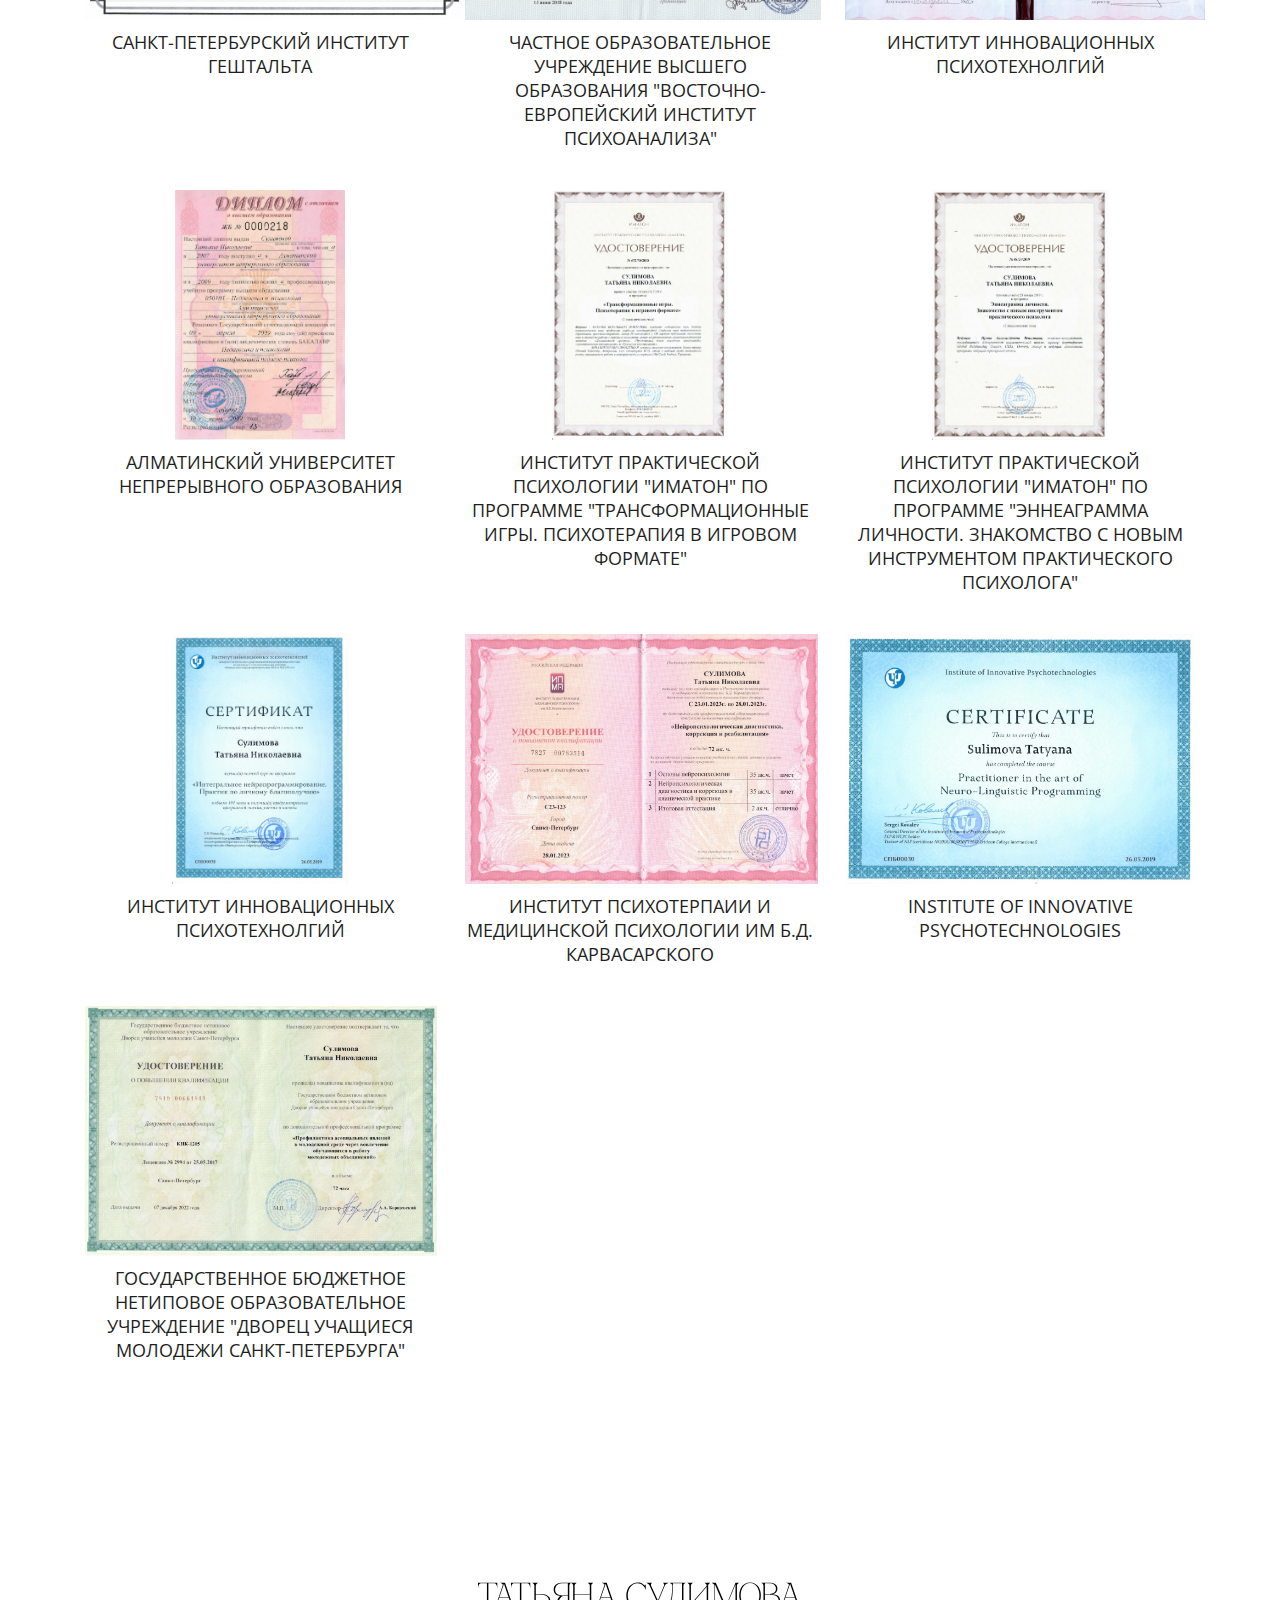
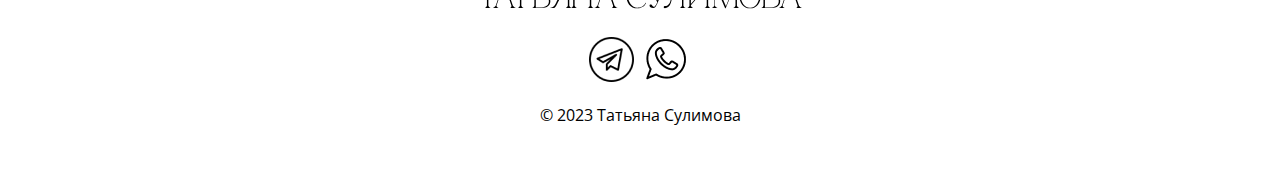
==== commit cb3a23cc: "update about.html" ====
--- a/pages/about.html
+++ b/pages/about.html
@@ -64,7 +64,7 @@
             <div class="main-line-left">
               <img src="../img/Left-white.png" alt="left" />
             </div>
-            <a href="#biography" class="main-screen-button">ЗАПИСАТЬСЯ</a>
+            <a href="#biography" class="main-screen-button">ПОДРОБНЕЕ</a>
             <div class="main-line-right">
               <img src="../img/Right-white.png" alt="right" />
             </div>
